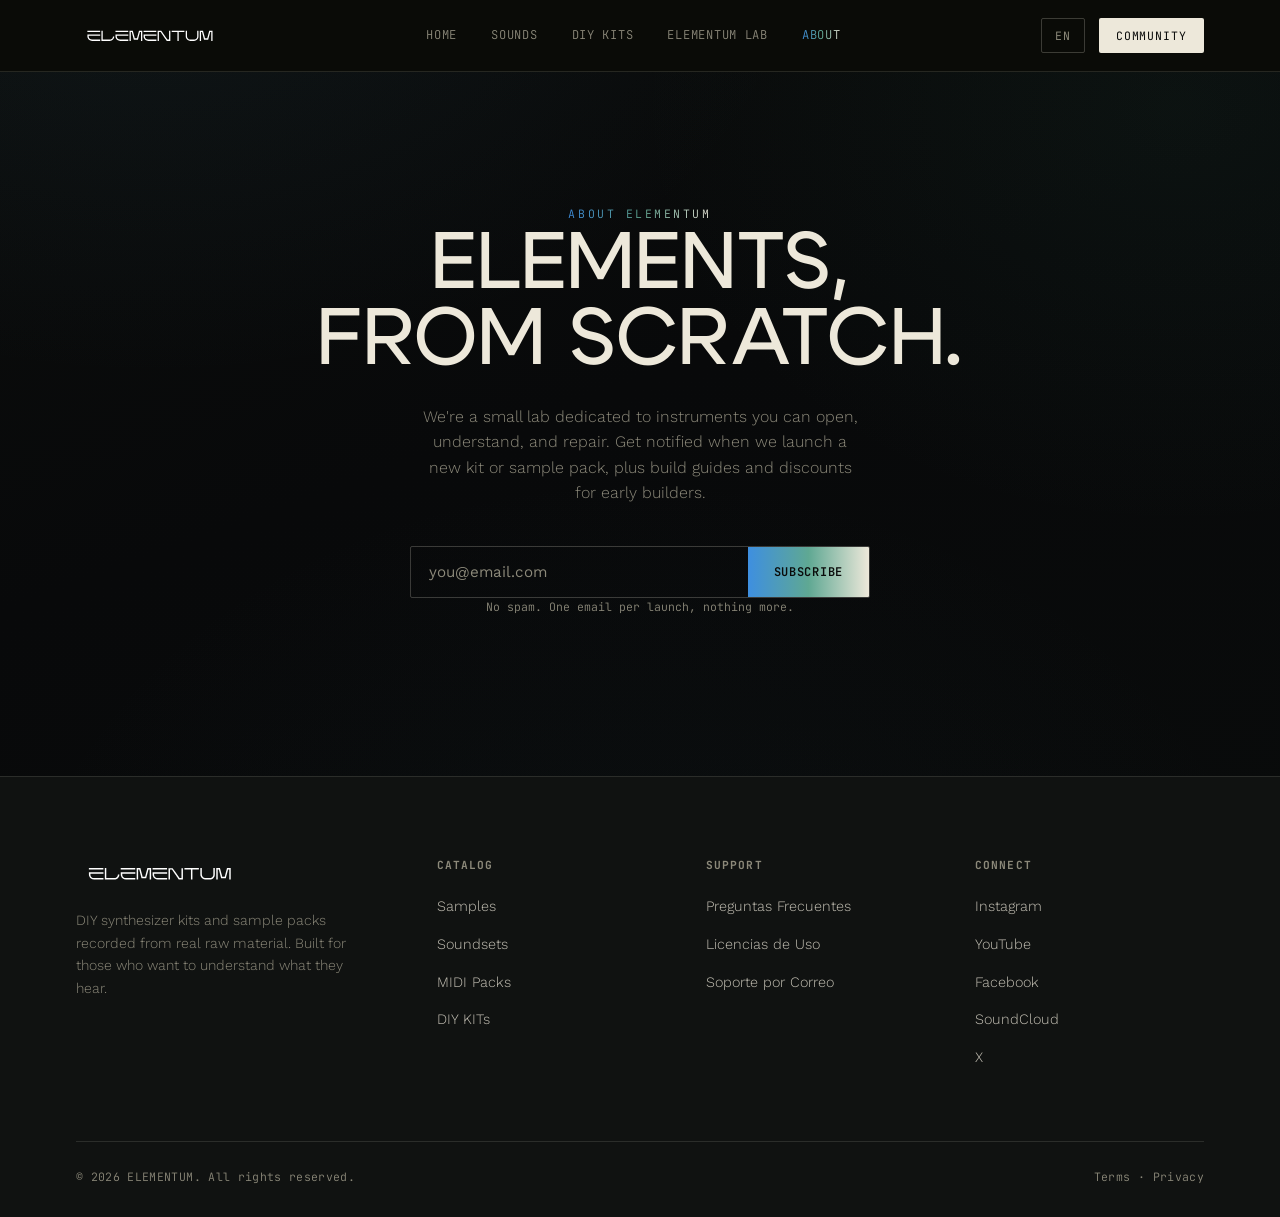
==== acerca.html @ 3c38adf0 "Replace logo text with SVG image in acerca.html" ====
<!DOCTYPE html>
<html lang="es">
<head>
<meta charset="UTF-8">
<meta name="viewport" content="width=device-width, initial-scale=1.0">
<title>ELEMENTUM — Acerca</title>
<meta name="description" content="ELEMENTUM fabrica kits DIY de sintetizadores,MIDI Controllers y sample packs, soundsets. Moldea tu propio sonido.">
<meta name="robots" content="index, follow">
<link rel="canonical" href="https://elementumaudio.com">
<link rel="preconnect" href="https://fonts.googleapis.com">
<link rel="preconnect" href="https://fonts.gstatic.com" crossorigin>
<link rel="icon" type="image/png" href="/assets/favicon.png">
<link href="https://fonts.googleapis.com/css2?family=Big+Shoulders+Display:wght@600;700;800;900&family=JetBrains+Mono:wght@400;500;600&family=Work+Sans:wght@300;400;500;600&display=swap" rel="stylesheet">
<link rel="stylesheet" href="style.css">
</head>
<body>

<header id="siteHeader" class="solid">
  <nav class="wrap">
    <a href="index.html#top" class="logo"><img src="assets/elementum-wordmark.svg" alt="ELEMENTUM" class="logo-svg"></a>
    <ul class="navlinks navlinks-mobile-hide" id="navLinksMobile">
      <li><a href="index.html" data-i18n="nav.home">Inicio</a></li>
      <li><a href="samples.html" data-i18n="nav.samples">Sounds</a></li>
      <li class="nav-diy" tabindex="0">
        <span data-i18n="nav.diy">DIY KITs</span>
        <span class="diy-tooltip" data-i18n="nav.coming_soon">Coming Soon</span>
      </li>
      <li><a href="soundsets.html" data-i18n="nav.soundsets">Elementum Lab</a></li>
      <li class="current"><a href="acerca.html" data-i18n="nav.about">Acerca</a></li>
    </ul>
    <div class="nav-right">
      <div class="lang-switch">
        <button class="lang-btn" id="langBtn" aria-haspopup="true" aria-expanded="false">ES</button>
        <div class="lang-menu" id="langMenu">
          <button data-lang="es">Español</button>
          <button data-lang="en">English</button>
          <button data-lang="fr">Français</button>
          <button data-lang="de">Deutsch</button>
          <button data-lang="ja">日本語</button>
        </div>
      </div>
      <div class="community-switch">
        <button class="navcta" id="communityBtn" aria-haspopup="true" aria-expanded="false" data-i18n="nav.community">Community</button>
        <div class="community-menu" id="communityMenu">
          <a href="https://instagram.com" target="_blank" rel="noopener">Instagram</a>
          <a href="https://soundcloud.com" target="_blank" rel="noopener">SoundCloud</a>
          <a href="https://youtube.com" target="_blank" rel="noopener">YouTube</a>
          <a href="https://facebook.com" target="_blank" rel="noopener">Facebook</a>
          <a href="https://x.com" target="_blank" rel="noopener">X</a>
        </div>
      </div>
      <button class="nav-toggle" id="navToggle" aria-label="Abrir menú" aria-expanded="false" aria-controls="navLinksMobile">
        <span></span><span></span><span></span>
      </button>
    </div>
  </nav>
</header>

<main>

  <!-- ACERCA / NEWSLETTER -->
  <section class="cta-section" id="acerca" style="padding-top:200px;">
    <div class="wrap">
      <div class="eyebrow" style="justify-content:center; display:inline-flex;" data-i18n="acerca.eyebrow">Acerca de ELEMENTUM</div>
      <h2><span data-i18n="acerca.title_line1">Elementos,</span><br><span data-i18n="acerca.title_line2">desde cero.</span></h2>
      <p data-i18n="acerca.desc">Somos un pequeño laboratorio dedicado a instrumentos que se pueden abrir, entender y reparar. Recibe aviso cuando lancemos un kit o sample pack nuevo, además de guías de construcción y descuentos para early builders.</p>
      <form class="signup-form" id="signupForm">
        <input type="email" required placeholder="tu@email.com" data-i18n-placeholder="acerca.email_placeholder" aria-label="Correo electrónico">
        <button type="submit" data-i18n="acerca.submit">Suscribirme</button>
      </form>
      <p class="form-note" id="formNote" data-i18n="acerca.note">Sin spam. Un correo por lanzamiento, nada más.</p>
    </div>
  </section>

</main>

<footer>
  <div class="wrap">
    <div class="footer-grid">
      <div class="footer-brand">
        <a href="index.html#top" class="logo"><img src="assets/elementum-wordmark.svg" alt="ELEMENTUM" class="logo-svg"></a>
        <p data-i18n="footer.brand_desc">Kits DIY de sintetizadores y sample packs grabados desde materia prima real. Construido para quien quiere entender lo que suena.</p>
      </div>
      <div class="footer-col">
        <h4 data-i18n="footer.col_catalog">Catálogo</h4>
        <ul>
          <li><a href="samples.html" data-i18n="footer.catalog_samples">Samples</a></li>
          <li><a href="soundsets.html" data-i18n="footer.catalog_soundsets">Soundsets</a></li>
          <li><a href="samples.html" data-i18n="footer.catalog_midi">MIDI Packs</a></li>
          <li class="footer-diy" tabindex="0">
            <span data-i18n="nav.diy">DIY KITs</span>
            <span class="diy-tooltip diy-tooltip-up" data-i18n="nav.coming_soon">¡Coming Soon!</span>
          </li>
        </ul>
      </div>
      <div class="footer-col">
        <h4 data-i18n="footer.col_support">Soporte</h4>
        <ul>
          <li><a href="#" data-i18n="footer.support_faq">Preguntas Frecuentes</a></li>
          <li><a href="#" data-i18n="footer.support_licensing">Licencias de Uso</a></li>
          <li><a href="acerca.html" data-i18n="footer.support_contact">Soporte por Correo</a></li>
        </ul>
      </div>
      <div class="footer-col">
        <h4 data-i18n="footer.col_connect">Community</h4>
        <ul>
          <li><a href="https://instagram.com" target="_blank" rel="noopener" data-i18n="footer.connect_instagram">Instagram</a></li>
          <li><a href="https://youtube.com" target="_blank" rel="noopener" data-i18n="footer.connect_youtube">YouTube</a></li>
          <li><a href="https://facebook.com" target="_blank" rel="noopener" data-i18n="footer.connect_facebook">Facebook</a></li>
          <li><a href="https://soundcloud.com" target="_blank" rel="noopener" data-i18n="footer.connect_soundcloud">SoundCloud</a></li>
          <li><a href="https://x.com" target="_blank" rel="noopener" data-i18n="footer.connect_x">X</a></li>
        </ul>
      </div>
    </div>
    <div class="footer-bottom">
      <span data-i18n="footer.copyright">© 2026 ELEMENTUM. Todos los derechos reservados.</span>
      <span><a href="#" data-i18n="footer.terms">Términos</a> · <a href="#" data-i18n="footer.privacy">Privacidad</a></span>
    </div>
  </div>
</footer>

<script src="script.js" defer></script>
<script src="i18n.js" defer></script>

</body>
</html>
---- style.css ----
@font-face{
    font-family:'Cygre';
    src:url('fonts/Cygre-Light.ttf') format('truetype');
    font-weight:300;
    font-style:normal;
    font-display:swap;
  }
  @font-face{
    font-family:'Cygre';
    src:url('fonts/Cygre-Regular.ttf') format('truetype');
    font-weight:400;
    font-style:normal;
    font-display:swap;
  }
  @font-face{
    font-family:'Cygre';
    src:url('fonts/Cygre-Medium.ttf') format('truetype');
    font-weight:500;
    font-style:normal;
    font-display:swap;
  }
  @font-face{
    font-family:'Cygre';
    src:url('fonts/Cygre-Medium.ttf') format('truetype');
    font-weight:600 900;
    font-style:normal;
    font-display:swap;
  }

  :root{
    --bg:#0A0B0A;
    --bg-panel:#101211;
    --bg-panel-2:#151815;
    --copper:#C97A4A;
    --copper-bright:#E4966A;
    --verdigris:#5FA893;
    --paper:#EDE8DA;
    --stone:#8C897A;
    --line: rgba(237,232,218,0.12);
    --line-strong: rgba(237,232,218,0.22);
    --display: 'Cygre', 'Big Shoulders Display', sans-serif;
    --mono: 'JetBrains Mono', monospace;
    --body: 'Work Sans', sans-serif;
  }

  *{box-sizing:border-box; margin:0; padding:0;}
  html{scroll-behavior:smooth;}
  body{
    background-color:var(--bg);
    background-image:
      radial-gradient(ellipse 1100px 750px at 12% -8%, rgba(63,120,150,0.09), transparent 60%),
      radial-gradient(ellipse 900px 700px at 92% 12%, rgba(60,140,110,0.07), transparent 60%),
      radial-gradient(ellipse 1000px 800px at 50% 110%, rgba(50,90,110,0.06), transparent 65%),
      linear-gradient(160deg, #0B0D0C 0%, #08090A 45%, #090B0B 100%);
    background-attachment:fixed;
    color:var(--paper);
    font-family:var(--body);
    font-weight:300;
    line-height:1.6;
    overflow-x:hidden;
  }
  ::selection{ background:var(--verdigris); color:var(--bg); }

  a{color:inherit; text-decoration:none;}
  ul{list-style:none;}
  img,svg{display:block; max-width:100%;}
  button{ font-family:inherit; background:none; border:none; padding:0; margin:0; cursor:pointer; color:inherit; }

  .eyebrow{
    font-family:var(--mono);
    font-size:0.72rem;
    letter-spacing:0.22em;
    text-transform:uppercase;
    background-image:linear-gradient(90deg, #3E8FE0, var(--verdigris), var(--paper));
    -webkit-background-clip:text; background-clip:text;
    color:transparent; -webkit-text-fill-color:transparent;
  }

  h1,h2,h3{
    font-family:var(--display);
    font-weight:800;
    text-transform:uppercase;
    letter-spacing:0.01em;
    line-height:0.95;
  }

  .wrap{
    max-width:1240px;
    margin:0 auto;
    padding:0 clamp(20px,5vw,56px);
  }

  /* ---------- NAV ---------- */
  header{
    position:fixed; top:0; left:0; right:0; z-index:100;
    padding:18px 0;
    transition:background .35s ease, border-color .35s ease, padding .35s ease;
    background:#0A0B07;
    border-bottom:1px solid var(--line);
  }
  header.solid{
    background:#0A0B07;
    backdrop-filter: blur(10px);
    border-bottom:1px solid var(--line-strong);
    padding:12px 0;
  }
  nav.wrap{
    display:flex; align-items:center; justify-content:space-between;
  }
  .logo{
    font-family:var(--display);
    font-weight:900;
    font-size:1.5rem;
    letter-spacing:0.03em;
    display:flex; align-items:center; gap:10px;
  }
  .logo-svg{
    height:30px; width:auto; display:block;
    transition:opacity .2s ease;
  }
  .logo:hover .logo-svg{ opacity:0.8; }
  .footer-brand .logo-svg{ height:34px; }
  .logo .mark{
    width:26px; height:26px;
    border:1.5px solid var(--verdigris);
    border-radius:3px;
    display:flex; align-items:center; justify-content:center;
    font-family:var(--mono); font-size:0.65rem; color:var(--verdigris);
    font-weight:600;
  }
  .navlinks{
    display:flex; gap:clamp(16px,3vw,34px);
    font-family:var(--mono);
    font-size:0.76rem;
    letter-spacing:0.06em;
    text-transform:uppercase;
  }
  .navlinks a{
    position:relative; color:var(--stone);
    transition:color .25s ease;
    padding-bottom:3px;
  }
  .navlinks a:hover{
    background-image:linear-gradient(90deg, #3E8FE0, var(--verdigris), var(--paper));
    -webkit-background-clip:text; background-clip:text;
    color:transparent; -webkit-text-fill-color:transparent;
  }
  .navlinks a::after{
    content:''; position:absolute; left:0; bottom:0; width:0; height:1px;
    background:linear-gradient(90deg, #3E8FE0, var(--verdigris), var(--paper));
    transition:width .25s ease;
  }
  .navlinks a:hover::after{ width:100%; }
  .navlinks li.current a{
    background-image:linear-gradient(90deg, #3E8FE0, var(--verdigris), var(--paper));
    -webkit-background-clip:text; background-clip:text;
    color:transparent; -webkit-text-fill-color:transparent;
  }
  .navcta{
    font-family:var(--mono); font-size:0.72rem; letter-spacing:0.08em;
    text-transform:uppercase;
    background:var(--paper); color:var(--bg);
    border:1px solid var(--line-strong); padding:9px 16px; border-radius:2px;
    cursor:pointer;
    transition:background .25s ease, color .25s ease, border-color .25s ease;
  }
  .navcta:hover{
    background:linear-gradient(90deg, #3E8FE0, var(--verdigris), var(--paper));
    border-color:transparent; color:var(--paper);
  }
  .navlinks-mobile-hide{display:flex;}

  /* Hamburger toggle (hidden on desktop) */
  .nav-toggle{
    display:none;
    flex-direction:column; align-items:center; justify-content:center;
    gap:5px;
    width:36px; height:36px;
    background:transparent; border:1px solid var(--line-strong); border-radius:2px;
    padding:0; cursor:pointer; flex-shrink:0;
  }
  .nav-toggle span{
    width:16px; height:1.5px; background:var(--paper);
    transition:transform .25s ease, opacity .2s ease;
  }
  .nav-toggle.open span:nth-child(1){ transform:translateY(6.5px) rotate(45deg); }
  .nav-toggle.open span:nth-child(2){ opacity:0; }
  .nav-toggle.open span:nth-child(3){ transform:translateY(-6.5px) rotate(-45deg); }

  @media (max-width:760px){
    .nav-toggle{ display:flex; }

    /* The main nav links become a full-width dropdown panel under the header */
    .navlinks-mobile-hide{
      display:flex; flex-direction:column; gap:0;
      position:absolute; top:100%; left:0; right:0;
      background:#0A0B07; border-bottom:1px solid var(--line-strong);
      max-height:0; overflow:hidden;
      opacity:0; visibility:hidden;
      transition:max-height .3s ease, opacity .2s ease, visibility .2s ease;
    }
    .navlinks-mobile-hide.open{
      max-height:400px; opacity:1; visibility:visible;
      overflow:auto;
    }
    .navlinks-mobile-hide li{
      width:100%; padding:16px clamp(20px,5vw,56px);
      border-top:1px solid var(--line);
      font-size:0.9rem;
    }
    .navlinks-mobile-hide li:first-child{ border-top:none; }
    .navlinks-mobile-hide a{ display:block; }
    .navlinks-mobile-hide .diy-tooltip{ position:static; transform:none; opacity:1; background:none; color:var(--stone); padding:6px 0 0; font-size:0.65rem; }
    .navlinks-mobile-hide .diy-tooltip::before{ display:none; }
  }

  /* DIY KITs — hover freeze + "Coming Soon" tooltip (shared by nav and footer) */
  .nav-diy{
    position:relative;
    color:var(--stone);
    cursor:not-allowed;
    user-select:none;
  }
  .diy-tooltip{
    position:absolute; left:50%; top:calc(100% + 14px); transform:translateX(-50%) translateY(-4px);
    background:var(--copper); color:var(--bg);
    font-family:var(--mono); font-size:0.68rem; letter-spacing:0.05em; text-transform:uppercase;
    padding:7px 14px; border-radius:2px; white-space:nowrap;
    opacity:0; pointer-events:none;
    transition:opacity .2s ease, transform .2s ease;
    font-weight:600;
    z-index:20;
  }
  .diy-tooltip::before{
    content:''; position:absolute; bottom:100%; left:50%; transform:translateX(-50%);
    border:5px solid transparent; border-bottom-color:var(--copper);
  }
  .nav-diy:hover .diy-tooltip, .nav-diy:focus-visible .diy-tooltip{
    opacity:1; transform:translateX(-50%) translateY(0);
  }

  /* Footer variant of the "coming soon" DIY tooltip (opens upward) */
  .footer-diy{
    position:relative; display:inline-flex; align-items:center;
    font-size:0.9rem; color:var(--paper); opacity:0.82;
    cursor:not-allowed; user-select:none; margin-bottom:12px;
  }
  .diy-tooltip-up{
    top:auto; bottom:calc(100% + 12px);
  }
  .diy-tooltip-up::before{
    bottom:auto; top:100%;
    border-bottom-color:transparent; border-top-color:var(--copper);
  }
  .footer-diy:hover .diy-tooltip, .footer-diy:focus-visible .diy-tooltip{
    opacity:1; transform:translateX(-50%) translateY(0);
  }

  /* Nav right cluster: language switcher + community button */
  .nav-right{ display:flex; align-items:center; gap:14px; }

  .lang-switch, .community-switch{ position:relative; }
  .lang-btn{
    font-family:var(--mono); font-size:0.72rem; letter-spacing:0.08em;
    color:var(--stone); background:transparent; border:1px solid var(--line-strong);
    padding:9px 13px; border-radius:2px; cursor:pointer; transition:all .2s ease;
  }
  .lang-btn:hover{ color:var(--paper); border-color:var(--paper); }

  .lang-menu, .community-menu{
    position:absolute; top:calc(100% + 10px); right:0;
    background:#0A0B07; border:1px solid var(--line-strong); border-radius:3px;
    min-width:150px; padding:6px;
    opacity:0; visibility:hidden; transform:translateY(-6px);
    transition:opacity .18s ease, transform .18s ease, visibility .18s ease;
    z-index:200;
  }
  .lang-menu.open, .community-menu.open{
    opacity:1; visibility:visible; transform:translateY(0);
  }
  .lang-menu button, .community-menu a{
    display:block; width:100%; text-align:left;
    background:transparent; border:none; color:var(--stone);
    font-family:var(--mono); font-size:0.76rem; letter-spacing:0.04em;
    padding:9px 12px; border-radius:2px; cursor:pointer;
    transition:background .15s ease, color .15s ease;
  }
  .lang-menu button:hover, .community-menu a:hover{ background:var(--bg-panel-2); color:var(--paper); }
  .lang-menu button.active{
    background-image:linear-gradient(90deg, #3E8FE0, var(--verdigris), var(--paper));
    -webkit-background-clip:text; background-clip:text;
    color:transparent; -webkit-text-fill-color:transparent;
  }

  @media (max-width:760px){
    .nav-right{ gap:8px; }
  }

  /* ---------- HERO ---------- */
  .hero{
    position:relative;
    display:flex; flex-direction:column; justify-content:center;
    padding-top:0; padding-bottom:130px;
    overflow:hidden;
  }
  @media (max-width:760px){ .hero{ padding-top:0; padding-bottom:100px; } }
  .hero-bg{
    position:absolute; inset:0; z-index:0;
    opacity:0.55;
  }
  .hero-bg svg{ width:100%; height:100%; }
  .orbit-field{
    position:absolute; top:50%; right:-6%; transform:translateY(-50%);
    width:min(46vw,560px); height:min(46vw,560px);
    z-index:0; opacity:0.9;
  }
  @media (max-width:900px){ .orbit-field{ opacity:0.35; right:-20%; } }

  .hero-content{ position:relative; z-index:2; }
  .eyebrow{ display:flex; align-items:center; gap:12px;}
  .eyebrow .dot{ width:6px; height:6px; background:var(--verdigris); border-radius:50%; display:inline-block; animation:pulse 2.4s ease-in-out infinite;}
  @keyframes pulse{ 0%,100%{opacity:1;} 50%{opacity:0.25;} }

  h1{
    font-size:clamp(3.4rem, 11vw, 9rem);
    color:var(--paper);
    max-width:14ch;
  }
  h1 span{
    background-image:linear-gradient(90deg, #3E8FE0, var(--verdigris), var(--paper));
    -webkit-background-clip:text; background-clip:text;
    color:transparent; -webkit-text-fill-color:transparent;
  }
  .hero-sub{
    margin-top:26px;
    max-width:46ch;
    font-size:clamp(1rem,1.6vw,1.2rem);
    color:var(--stone);
    font-weight:300;
  }
  .hero-actions{
    margin-top:44px;
    display:flex; gap:16px; flex-wrap:wrap;
  }
  .btn{
    font-family:var(--mono); font-size:0.78rem; letter-spacing:0.08em; text-transform:uppercase;
    padding:15px 28px; border-radius:2px;
    display:inline-flex; align-items:center; gap:10px;
    transition:all .25s ease;
    border:1px solid transparent;
  }
  .btn-primary{ background:linear-gradient(90deg, #3E8FE0, var(--verdigris), var(--paper)); color:var(--bg); font-weight:600;}
  .btn-primary:hover{ filter:brightness(1.1); transform:translateY(-2px); }
  .btn-ghost{ border-color:var(--line-strong); color:var(--paper); }
  .btn-ghost:hover{ border-color:var(--verdigris); color:var(--verdigris); transform:translateY(-2px);}

  .hero-scroll{
    position:absolute; bottom:4px; left:50%; transform:translateX(-50%);
    z-index:2; display:flex; flex-direction:column; align-items:center; gap:10px;
    font-family:var(--mono); font-size:0.78rem; letter-spacing:0.2em; color:var(--stone);
    text-transform:uppercase;
    cursor:pointer; transition:opacity .25s ease;
  }
  .hero-scroll:hover{ opacity:0.8; }
  .hero-scroll span:first-child{
    background-image:linear-gradient(90deg, #3E8FE0, var(--verdigris), var(--paper));
    -webkit-background-clip:text; background-clip:text;
    color:transparent; -webkit-text-fill-color:transparent;
  }
  .hero-scroll .line{ width:1px; height:40px; background:linear-gradient(180deg, #3E8FE0, var(--verdigris), var(--paper), transparent); animation:scrolldown 1.8s ease-in-out infinite; }
  @keyframes scrolldown{ 0%{transform:scaleY(0); transform-origin:top;} 50%{transform:scaleY(1); transform-origin:top;} 51%{transform-origin:bottom;} 100%{transform:scaleY(0); transform-origin:bottom;} }

  /* ---------- HERO SLIDER ---------- */
  .hero-slider{
    position:relative;
    z-index:2;
    width:100%;
    aspect-ratio: 2 / 1;
    max-height:800px;
  }
  @media (max-width:760px){ .hero-slider{ aspect-ratio:auto; min-height:74vh; } }

  .hero-slide{
    position:absolute; inset:0;
    display:flex; align-items:center; justify-content:center;
    opacity:0; pointer-events:none;
    transition:opacity 1s ease;
  }
  .hero-slide.active{ opacity:1; pointer-events:auto; }
  .hero-slide .hero-content{ position:relative; }

  .hero-slide-image{ overflow:hidden; border-radius:4px; }
  .hero-slide-image img{
    position:absolute; inset:0; width:100%; height:100%; object-fit:cover; display:block;
  }
  .hero-slide-caption{
    position:absolute; left:0; right:0; bottom:0; z-index:2;
    padding:34px clamp(20px,5vw,56px) 30px;
    background:linear-gradient(to top, rgba(0,0,0,0.86), transparent);
  }
  .hero-slide-caption .eyebrow{ margin-bottom:10px; }
  .hero-slide-caption h3{
    font-family:var(--display); font-weight:800; text-transform:uppercase;
    font-size:clamp(1.6rem,4vw,2.6rem); color:var(--paper); line-height:1;
  }

  .hero-slide-logo{
    display:flex; flex-direction:column; align-items:center; gap:16px; text-align:center;
  }
  .hero-slide-mark{
    width:88px; height:88px; border:2px solid var(--verdigris); border-radius:10px;
    display:flex; align-items:center; justify-content:center;
    font-family:var(--display); font-weight:900; font-size:2.1rem; color:var(--verdigris);
  }
  .hero-slide-word{
    font-family:var(--display); font-weight:800; text-transform:uppercase; letter-spacing:0.06em;
    font-size:clamp(1.5rem,4vw,2.4rem); color:var(--paper);
  }
  .hero-slide-soon{
    font-family:var(--mono); font-size:0.7rem; letter-spacing:0.16em; text-transform:uppercase; color:var(--verdigris);
  }

  .hero-dots{
    position:absolute; bottom:26px; left:50%; transform:translateX(-50%); z-index:3;
    display:flex; gap:10px;
  }
  .hero-dot{
    width:7px; height:7px; border-radius:50%; background:var(--line-strong); border:none; padding:0;
    cursor:pointer; transition:background .25s ease, transform .25s ease;
  }
  .hero-dot.active{
    background:linear-gradient(135deg, #3E8FE0, var(--verdigris), var(--paper));
    transform:scale(1.35);
  }
  @media (max-width:760px){ .hero-dots{ bottom:20px; } }
  section{ position:relative; padding:120px 0; }
  .section-head{
    display:flex; justify-content:space-between; align-items:flex-end;
    gap:30px; margin-bottom:60px; flex-wrap:wrap;
    border-bottom:1px solid var(--line); padding-bottom:34px;
  }
  .section-head h2{ font-size:clamp(2.2rem,5vw,3.6rem); color:var(--paper); }
  .section-head .desc{ max-width:38ch; color:var(--stone); font-size:0.95rem; }

  /* ---------- TABLE / FILTER ---------- */
  .filters{ display:flex; gap:10px; margin-top:26px; flex-wrap:wrap; }
  .filter-btn{
    font-family:var(--mono); font-size:0.72rem; letter-spacing:0.06em; text-transform:uppercase;
    padding:9px 18px; border:1px solid var(--line-strong); border-radius:2px; color:var(--stone);
    transition:all .2s ease; cursor:pointer; background:transparent;
  }
  .filter-btn:hover{ color:var(--paper); border-color:var(--paper); }
  .filter-btn.active{ background:linear-gradient(90deg, #3E8FE0, var(--verdigris), var(--paper)); border-color:transparent; color:var(--bg); font-weight:600;}

  .periodic-grid{
    display:grid;
    grid-template-columns:repeat(4, 1fr);
    gap:2px;
    background:var(--line);
    border:1px solid var(--line);
  }
  @media (max-width:900px){ .periodic-grid{ grid-template-columns:repeat(2,1fr); } }
  @media (max-width:520px){ .periodic-grid{ grid-template-columns:1fr; } }

  .tile{
    background:var(--bg-panel);
    padding:22px 18px 20px;
    aspect-ratio:1/1.05;
    display:flex; flex-direction:column;
    position:relative;
    cursor:default;
    transition:background .3s ease, transform .3s ease;
  }
  @media (max-width:520px){ .tile{ aspect-ratio:auto; padding:26px 20px; } }
  .tile:hover{ background:var(--bg-panel-2); }
  .tile.hidden{ display:none; }
  .tile-top{ display:flex; justify-content:space-between; align-items:flex-start; font-family:var(--mono); }
  .tile-num{ font-size:0.78rem; color:var(--stone); }
  .tile-cat{ font-size:0.62rem; color:var(--verdigris); text-transform:uppercase; letter-spacing:0.08em; text-align:right; }
  .tile-symbol{
    font-family:var(--display); font-weight:900; font-size:clamp(2.6rem,5vw,3.6rem);
    color:var(--paper); margin-top:auto; line-height:1;
    transition:color .3s ease;
  }
  .tile:hover .tile-symbol{
    background-image:linear-gradient(90deg, #3E8FE0, var(--verdigris), var(--paper));
    -webkit-background-clip:text; background-clip:text;
    color:transparent; -webkit-text-fill-color:transparent;
  }
  .tile-name{ font-family:var(--mono); font-size:0.85rem; letter-spacing:0.04em; margin-top:10px; color:var(--paper); text-transform:uppercase;}
  .tile-desc{ font-size:0.82rem; color:var(--stone); margin-top:8px; line-height:1.5; }
  .tile-price{ margin-top:14px; font-family:var(--mono); font-size:0.78rem; color:var(--stone); border-top:1px solid var(--line); padding-top:12px; display:flex; justify-content:space-between;}
  .tile-price b{ color:var(--paper); font-weight:500; }

  /* ---------- PRODUCT CARDS (Gumroad links) ---------- */
  .products-grid{
    display:grid;
    grid-template-columns:repeat(4, 1fr);
    gap:22px;
    margin-top:60px;
  }
  @media (max-width:900px){ .products-grid{ grid-template-columns:repeat(2,1fr); } }
  @media (max-width:520px){ .products-grid{ grid-template-columns:1fr; } }

  .product-card{
    display:block;
    text-decoration:none;
    border:1px solid var(--line);
    border-radius:4px;
    overflow:hidden;
    background:var(--bg-panel);
    transition:border-color .25s ease, transform .25s ease;
  }
  .product-card:hover{
    border-color:var(--verdigris);
    transform:translateY(-3px);
  }
  .product-card img{
    width:100%; aspect-ratio:1/1; object-fit:cover;
    display:block;
  }
  .product-card-info{
    display:flex; align-items:center; justify-content:space-between;
    gap:10px; padding:13px 16px;
    font-family:var(--mono);
  }
  .product-card-name{
    font-size:0.78rem; color:var(--paper); letter-spacing:0.02em;
    text-transform:uppercase; line-height:1.3;
  }
  .product-card-tag{
    flex-shrink:0;
    font-size:0.68rem; letter-spacing:0.05em; text-transform:uppercase;
    color:var(--bg); background:var(--verdigris);
    padding:6px 11px; border-radius:2px; font-weight:600;
    white-space:nowrap;
  }
  .products-note{
    margin-top:22px; font-family:var(--mono); font-size:0.72rem; color:var(--stone);
  }

  /* ---------- PRODUCT TEASER (homepage, hover-only tag) ---------- */
  .products-teaser-grid{
    display:grid;
    grid-template-columns:repeat(4, 1fr);
    gap:22px;
    margin-top:50px;
  }
  @media (max-width:900px){ .products-teaser-grid{ grid-template-columns:repeat(2,1fr); } }
  @media (max-width:520px){ .products-teaser-grid{ grid-template-columns:1fr; } }

  .product-teaser{
    position:relative;
    display:block;
    overflow:hidden;
    border-radius:4px;
    border:1px solid var(--line);
    transition:border-color .25s ease;
  }
  .product-teaser:hover{ border-color:var(--verdigris); }
  .product-teaser img{
    width:100%; aspect-ratio:1/1; object-fit:cover; display:block;
    transition:transform .45s ease;
  }
  .product-teaser:hover img{ transform:scale(1.045); }
  .product-teaser-tag{
    position:absolute; left:0; right:0; bottom:0;
    padding:16px 14px 12px;
    font-family:var(--mono); font-size:0.72rem; letter-spacing:0.03em; text-transform:uppercase;
    color:var(--paper);
    background:linear-gradient(to top, rgba(0,0,0,0.88), transparent);
    opacity:0; transform:translateY(6px);
    transition:opacity .25s ease, transform .25s ease;
  }
  .product-teaser:hover .product-teaser-tag{ opacity:1; transform:translateY(0); }

  .view-more-wrap{ text-align:center; margin-top:46px; }
  .manifesto{ background:var(--bg-panel); }
  .principles{
    display:grid; grid-template-columns:repeat(2,1fr); gap:1px;
    background:var(--line); border:1px solid var(--line); margin-top:10px;
  }
  @media (max-width:760px){ .principles{ grid-template-columns:1fr; } }
  .principle{
    background:var(--bg-panel); padding:48px 40px;
  }
  .principle-badge{
    width:52px; height:52px; border:1.5px solid var(--verdigris); border-radius:4px;
    display:flex; align-items:center; justify-content:center; flex-direction:column;
    font-family:var(--mono); color:var(--verdigris); margin-bottom:26px; position:relative;
  }
  .principle-badge span.el{ font-size:1.1rem; font-weight:600; line-height:1;}
  .principle-badge span.num{ position:absolute; top:3px; left:5px; font-size:0.55rem; color:var(--verdigris); }
  .principle h3{ font-size:1.5rem; color:var(--paper); margin-bottom:12px; }
  .principle p{ color:var(--stone); font-size:0.95rem; max-width:44ch; }

  /* ---------- SCOPE / INTERACTIVE ---------- */
  .scope-section .wrap{ display:grid; grid-template-columns:0.9fr 1.1fr; gap:70px; align-items:center; }
  @media (max-width:900px){ .scope-section .wrap{ grid-template-columns:1fr; gap:50px; } }
  .scope-copy .eyebrow{ margin-bottom:20px; }
  .scope-copy h2{ font-size:clamp(2rem,4.4vw,3rem); color:var(--paper); margin-bottom:22px; }
  .scope-copy p{ color:var(--stone); max-width:46ch; margin-bottom:30px; }

  .wave-select{ display:flex; gap:10px; flex-wrap:wrap; }
  .wave-btn{
    font-family:var(--mono); font-size:0.75rem; letter-spacing:0.05em; text-transform:uppercase;
    padding:11px 18px; border:1px solid var(--line-strong); color:var(--stone); background:transparent;
    cursor:pointer; border-radius:2px; transition:all .2s ease;
  }
  .wave-btn:hover{ color:var(--paper); border-color:var(--paper); }
  .wave-btn.active{
    border-color:var(--verdigris);
    background-image:linear-gradient(90deg, #3E8FE0, var(--verdigris), var(--paper));
    -webkit-background-clip:text; background-clip:text;
    color:transparent; -webkit-text-fill-color:transparent;
  }

  .scope-panel{
    background:var(--bg-panel); border:1px solid var(--line);
    padding:26px; border-radius:4px;
  }
  .scope-panel-head{ display:flex; justify-content:space-between; align-items:center; margin-bottom:16px; font-family:var(--mono); font-size:0.7rem; color:var(--stone); letter-spacing:0.08em; text-transform:uppercase;}
  .scope-panel-head .led{ width:7px; height:7px; border-radius:50%; background:var(--verdigris); display:inline-block; margin-right:8px; box-shadow:0 0 8px var(--verdigris);}
  .onda-visual{
    margin-top:20px;
    width:100%;
  }
  .onda-visual svg{ width:100%; height:auto; display:block; }
  @media (max-width:760px){ .onda-visual svg{ height:260px; } }
  .scope-controls{ display:flex; gap:22px; margin-top:20px; flex-wrap:wrap; }
  .knob-group{ display:flex; flex-direction:column; align-items:center; gap:8px; }
  .knob{
    width:50px; height:50px; border-radius:50%;
    border:1px solid var(--line-strong);
    background:radial-gradient(circle at 35% 30%, #2A2C21, #16170F);
    position:relative; cursor:grab;
  }
  .knob::after{
    content:''; position:absolute; top:6px; left:50%; width:2px; height:14px;
    background:var(--verdigris); transform-origin:bottom center; transform:translateX(-50%) rotate(var(--rot,0deg));
  }
  .knob-label{ font-family:var(--mono); font-size:0.62rem; color:var(--stone); text-transform:uppercase; letter-spacing:0.08em;}

  /* ---------- BUILD GUIDES / COMMUNITY STRIP ---------- */
  .strip{
    display:flex; align-items:center; gap:60px;
    padding:26px 0; overflow:hidden; border-top:1px solid var(--line); border-bottom:1px solid var(--line);
  }
  .strip-track{ display:flex; gap:60px; white-space:nowrap; animation:scrollx 26s linear infinite; }
  .strip-track span{ font-family:var(--mono); font-size:0.8rem; letter-spacing:0.12em; text-transform:uppercase; color:var(--stone); }
  .strip-track span b{
    background-image:linear-gradient(90deg, #3E8FE0, var(--verdigris), var(--paper));
    -webkit-background-clip:text; background-clip:text;
    color:transparent; -webkit-text-fill-color:transparent;
  }
  @keyframes scrollx{ from{transform:translateX(0);} to{transform:translateX(-50%);} }

  /* ---------- NEWSLETTER / CTA ---------- */
  .cta-section{ text-align:center; }
  .cta-section h2{ font-size:clamp(2.4rem,7vw,5rem); color:var(--paper); max-width:16ch; margin:0 auto 26px; }
  .cta-section p{ color:var(--stone); max-width:44ch; margin:0 auto 40px; }
  .signup-form{ display:flex; max-width:460px; margin:0 auto; border:1px solid var(--line-strong); border-radius:2px; overflow:hidden; }
  .signup-form input{
    flex:1; background:transparent; border:none; padding:16px 18px; color:var(--paper);
    font-family:var(--body); font-size:0.95rem; outline:none;
  }
  .signup-form input::placeholder{ color:var(--stone); }
  .signup-form button{
    background:linear-gradient(90deg, #3E8FE0, var(--verdigris), var(--paper)); color:var(--bg); border:none; padding:0 26px;
    font-family:var(--mono); font-size:0.75rem; letter-spacing:0.06em; text-transform:uppercase;
    cursor:pointer; font-weight:600; transition:background .2s ease;
  }
  .signup-form button:hover{ filter:brightness(1.1); }
  .form-note{ margin-top:16px; font-family:var(--mono); font-size:0.72rem; color:var(--stone); }

  /* ---------- FOOTER ---------- */
  footer{ background:var(--bg-panel); border-top:1px solid var(--line); padding:80px 0 30px; }
  .footer-grid{
    display:grid; grid-template-columns:1.4fr 1fr 1fr 1fr; gap:40px; padding-bottom:60px;
  }
  @media (max-width:760px){ .footer-grid{ grid-template-columns:1fr 1fr; } }
  .footer-brand .logo{ margin-bottom:18px; }
  .footer-brand p{ color:var(--stone); font-size:0.88rem; max-width:32ch; }
  .footer-col h4{
    font-family:var(--mono); font-size:0.7rem; letter-spacing:0.1em; text-transform:uppercase;
    color:var(--stone); margin-bottom:18px;
  }
  .footer-col ul li{ margin-bottom:12px; }
  .footer-col ul li a{ font-size:0.9rem; color:var(--paper); opacity:0.82; transition:opacity .2s ease, color .2s ease; }
  .footer-col ul li a:hover{
    opacity:1;
    background-image:linear-gradient(90deg, #3E8FE0, var(--verdigris), var(--paper));
    -webkit-background-clip:text; background-clip:text;
    color:transparent; -webkit-text-fill-color:transparent;
  }
  .footer-bottom{
    display:flex; justify-content:space-between; align-items:center; flex-wrap:wrap; gap:14px;
    padding-top:26px; border-top:1px solid var(--line);
    font-family:var(--mono); font-size:0.72rem; color:var(--stone); letter-spacing:0.03em;
  }
  .footer-bottom a{ color:var(--stone); }
  .footer-bottom a:hover{
    background-image:linear-gradient(90deg, #3E8FE0, var(--verdigris), var(--paper));
    -webkit-background-clip:text; background-clip:text;
    color:transparent; -webkit-text-fill-color:transparent;
  }

  /* focus visibility */
  a:focus-visible, button:focus-visible, input:focus-visible{
    outline:2px solid var(--verdigris); outline-offset:2px;
  }

  @media (prefers-reduced-motion: reduce){
    *{ animation:none !important; transition:none !important; }
  }

@keyframes spin{ to{ transform:rotate(360deg); } }
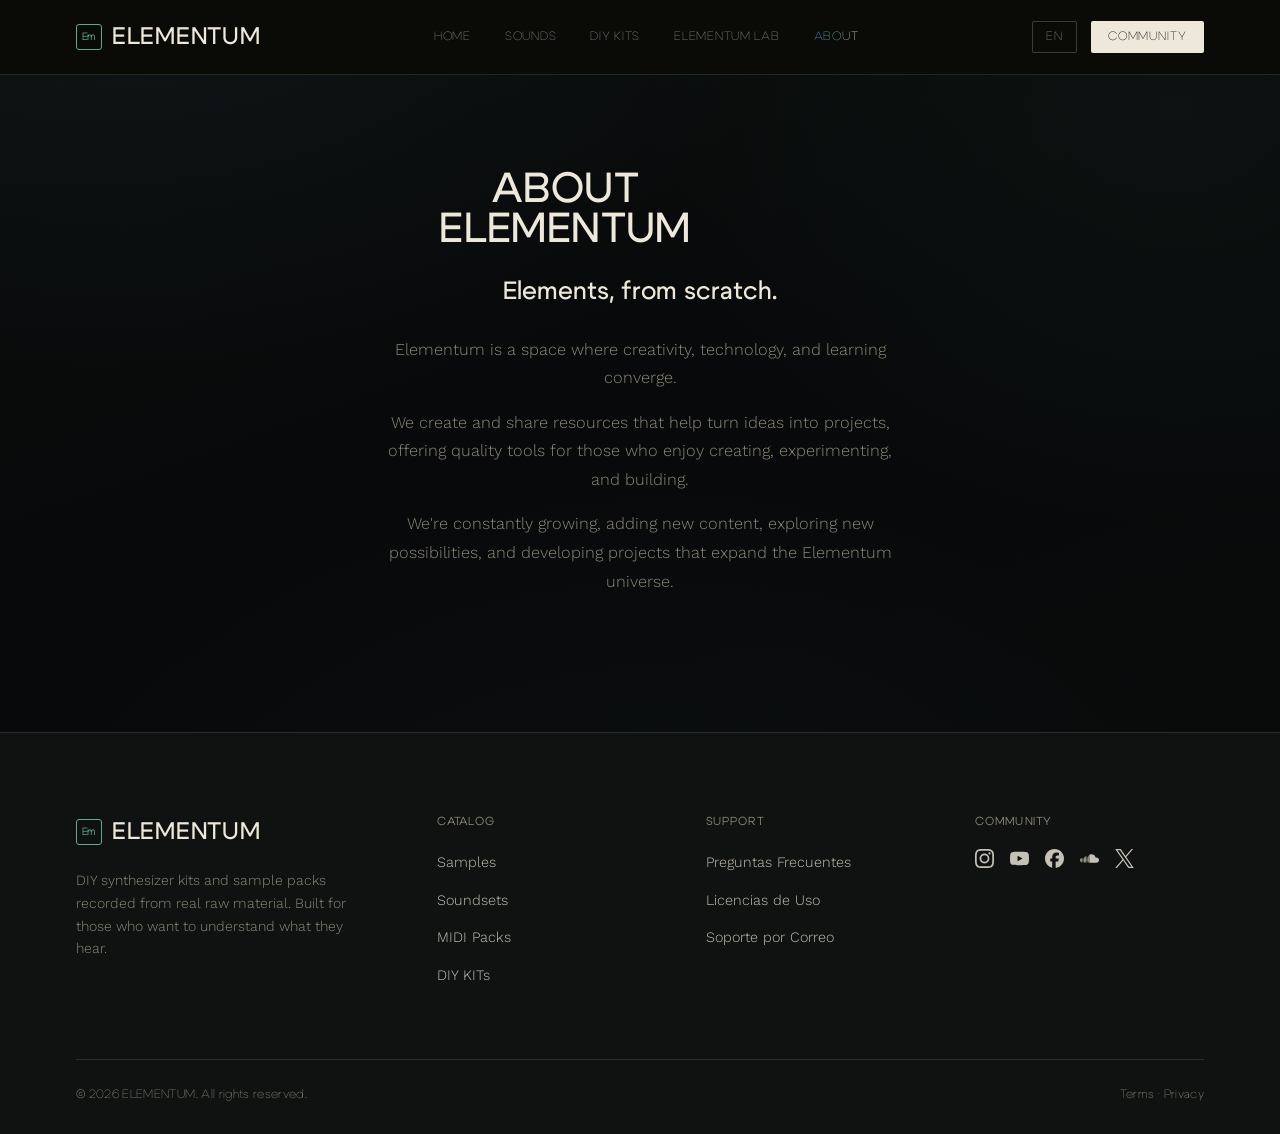
==== commit 6069b497: "Add files via upload" ====
--- a/acerca.html
+++ b/acerca.html
@@ -4,20 +4,27 @@
 <meta charset="UTF-8">
 <meta name="viewport" content="width=device-width, initial-scale=1.0">
 <title>ELEMENTUM — Acerca</title>
-<meta name="description" content="ELEMENTUM fabrica kits DIY de sintetizadores,MIDI Controllers y sample packs, soundsets. Moldea tu propio sonido.">
-<meta name="robots" content="index, follow">
-<link rel="canonical" href="https://elementumaudio.com">
+<meta name="description" content="Un pequeño laboratorio dedicado a instrumentos que puedes abrir, entender y reparar.">
 <link rel="preconnect" href="https://fonts.googleapis.com">
 <link rel="preconnect" href="https://fonts.gstatic.com" crossorigin>
-<link rel="icon" type="image/png" href="/assets/favicon.png">
-<link href="https://fonts.googleapis.com/css2?family=Big+Shoulders+Display:wght@600;700;800;900&family=JetBrains+Mono:wght@400;500;600&family=Work+Sans:wght@300;400;500;600&display=swap" rel="stylesheet">
+<link href="https://fonts.googleapis.com/css2?family=Big+Shoulders+Display:wght@600;700;800;900&family=Work+Sans:wght@300;400;500;600&display=swap" rel="stylesheet">
 <link rel="stylesheet" href="style.css">
 </head>
 <body>
+<svg width="0" height="0" style="position:absolute" aria-hidden="true">
+  <defs>
+    <linearGradient id="socialGrad" x1="0%" y1="0%" x2="100%" y2="100%">
+      <stop offset="0%" stop-color="#3E8FE0"/>
+      <stop offset="50%" stop-color="#5FA893"/>
+      <stop offset="100%" stop-color="#EDE8DA"/>
+    </linearGradient>
+  </defs>
+</svg>
+
 
 <header id="siteHeader" class="solid">
   <nav class="wrap">
-    <a href="index.html#top" class="logo"><img src="assets/elementum-wordmark.svg" alt="ELEMENTUM" class="logo-svg"></a>
+    <a href="index.html#top" class="logo"><span class="mark">Em</span>ELEMENTUM</a>
     <ul class="navlinks navlinks-mobile-hide" id="navLinksMobile">
       <li><a href="index.html" data-i18n="nav.home">Inicio</a></li>
       <li><a href="samples.html" data-i18n="nav.samples">Sounds</a></li>
@@ -58,17 +65,13 @@
 
 <main>
 
-  <!-- ACERCA / NEWSLETTER -->
-  <section class="cta-section" id="acerca" style="padding-top:200px;">
+  <section class="simple-page">
     <div class="wrap">
-      <div class="eyebrow" style="justify-content:center; display:inline-flex;" data-i18n="acerca.eyebrow">Acerca de ELEMENTUM</div>
-      <h2><span data-i18n="acerca.title_line1">Elementos,</span><br><span data-i18n="acerca.title_line2">desde cero.</span></h2>
-      <p data-i18n="acerca.desc">Somos un pequeño laboratorio dedicado a instrumentos que se pueden abrir, entender y reparar. Recibe aviso cuando lancemos un kit o sample pack nuevo, además de guías de construcción y descuentos para early builders.</p>
-      <form class="signup-form" id="signupForm">
-        <input type="email" required placeholder="tu@email.com" data-i18n-placeholder="acerca.email_placeholder" aria-label="Correo electrónico">
-        <button type="submit" data-i18n="acerca.submit">Suscribirme</button>
-      </form>
-      <p class="form-note" id="formNote" data-i18n="acerca.note">Sin spam. Un correo por lanzamiento, nada más.</p>
+      <h1 data-i18n="acerca.title">Acerca de Elementum</h1>
+      <p class="tagline" data-i18n="acerca.tagline">Elementos, desde cero.</p>
+      <p data-i18n="acerca.p1">Elementum es un espacio donde la creatividad, la tecnología y el aprendizaje convergen.</p>
+      <p data-i18n="acerca.p2">Creamos y compartimos recursos que ayudan a transformar ideas en proyectos, ofreciendo herramientas de calidad para quienes disfrutan crear, experimentar y construir.</p>
+      <p data-i18n="acerca.p3">Estamos creciendo constantemente, incorporando nuevos contenidos, explorando nuevas posibilidades y desarrollando proyectos que amplían el universo de Elementum.</p>
     </div>
   </section>
 
@@ -78,7 +81,7 @@
   <div class="wrap">
     <div class="footer-grid">
       <div class="footer-brand">
-        <a href="index.html#top" class="logo"><img src="assets/elementum-wordmark.svg" alt="ELEMENTUM" class="logo-svg"></a>
+        <a href="index.html#top" class="logo"><span class="mark">Em</span>ELEMENTUM</a>
         <p data-i18n="footer.brand_desc">Kits DIY de sintetizadores y sample packs grabados desde materia prima real. Construido para quien quiere entender lo que suena.</p>
       </div>
       <div class="footer-col">
@@ -103,12 +106,12 @@
       </div>
       <div class="footer-col">
         <h4 data-i18n="footer.col_connect">Community</h4>
-        <ul>
-          <li><a href="https://instagram.com" target="_blank" rel="noopener" data-i18n="footer.connect_instagram">Instagram</a></li>
-          <li><a href="https://youtube.com" target="_blank" rel="noopener" data-i18n="footer.connect_youtube">YouTube</a></li>
-          <li><a href="https://facebook.com" target="_blank" rel="noopener" data-i18n="footer.connect_facebook">Facebook</a></li>
-          <li><a href="https://soundcloud.com" target="_blank" rel="noopener" data-i18n="footer.connect_soundcloud">SoundCloud</a></li>
-          <li><a href="https://x.com" target="_blank" rel="noopener" data-i18n="footer.connect_x">X</a></li>
+        <ul class="social-icons">
+          <li><a href="https://instagram.com" target="_blank" rel="noopener" aria-label="Instagram"><svg viewBox="0 0 24 24"><path d="M7.0301.084c-1.2768.0602-2.1487.264-2.911.5634-.7888.3075-1.4575.72-2.1228 1.3877-.6652.6677-1.075 1.3368-1.3802 2.127-.2954.7638-.4956 1.6365-.552 2.914-.0564 1.2775-.0689 1.6882-.0626 4.947.0062 3.2586.0206 3.6671.0825 4.9473.061 1.2765.264 2.1482.5635 2.9107.308.7889.72 1.4573 1.388 2.1228.6679.6655 1.3365 1.0743 2.1285 1.38.7632.295 1.6361.4961 2.9134.552 1.2773.056 1.6884.069 4.9462.0627 3.2578-.0062 3.668-.0207 4.9478-.0814 1.28-.0607 2.147-.2652 2.9098-.5633.7889-.3086 1.4578-.72 2.1228-1.3881.665-.6682 1.0745-1.3378 1.3795-2.1284.2957-.7632.4966-1.636.552-2.9124.056-1.2809.0692-1.6898.063-4.948-.0063-3.2583-.021-3.6668-.0817-4.9465-.0607-1.2797-.264-2.1487-.5633-2.9117-.3084-.7889-.72-1.4568-1.3876-2.1228C21.2982 1.33 20.628.9208 19.8378.6165 19.074.321 18.2017.1197 16.9244.0645 15.6471.0093 15.236-.005 11.977.0014 8.718.0076 8.31.0215 7.0301.0839m.1402 21.6932c-1.17-.0509-1.8053-.2453-2.2287-.408-.5606-.216-.96-.4771-1.3819-.895-.422-.4178-.6811-.8186-.9-1.378-.1644-.4234-.3624-1.058-.4171-2.228-.0595-1.2645-.072-1.6442-.079-4.848-.007-3.2037.0053-3.583.0607-4.848.05-1.169.2456-1.805.408-2.2282.216-.5613.4762-.96.895-1.3816.4188-.4217.8184-.6814 1.3783-.9003.423-.1651 1.0575-.3614 2.227-.4171 1.2655-.06 1.6447-.072 4.848-.079 3.2033-.007 3.5835.005 4.8495.0608 1.169.0508 1.8053.2445 2.228.408.5608.216.96.4754 1.3816.895.4217.4194.6816.8176.9005 1.3787.1653.4217.3617 1.056.4169 2.2263.0602 1.2655.0739 1.645.0796 4.848.0058 3.203-.0055 3.5834-.061 4.848-.051 1.17-.245 1.8055-.408 2.2294-.216.5604-.4763.96-.8954 1.3814-.419.4215-.8181.6811-1.3783.9-.4224.1649-1.0577.3617-2.2262.4174-1.2656.0595-1.6448.072-4.8493.079-3.2045.007-3.5825-.006-4.848-.0608M16.953 5.5864A1.44 1.44 0 1 0 18.39 4.144a1.44 1.44 0 0 0-1.437 1.4424M5.8385 12.012c.0067 3.4032 2.7706 6.1557 6.173 6.1493 3.4026-.0065 6.157-2.7701 6.1506-6.1733-.0065-3.4032-2.771-6.1565-6.174-6.1498-3.403.0067-6.156 2.771-6.1496 6.1738M8 12.0077a4 4 0 1 1 4.008 3.9921A3.9996 3.9996 0 0 1 8 12.0077"/></svg></a></li>
+          <li><a href="https://youtube.com" target="_blank" rel="noopener" aria-label="YouTube"><svg viewBox="0 0 24 24"><path d="M23.498 6.186a3.016 3.016 0 0 0-2.122-2.136C19.505 3.545 12 3.545 12 3.545s-7.505 0-9.377.505A3.017 3.017 0 0 0 .502 6.186C0 8.07 0 12 0 12s0 3.93.502 5.814a3.016 3.016 0 0 0 2.122 2.136c1.871.505 9.376.505 9.376.505s7.505 0 9.377-.505a3.015 3.015 0 0 0 2.122-2.136C24 15.93 24 12 24 12s0-3.93-.502-5.814zM9.545 15.568V8.432L15.818 12l-6.273 3.568z"/></svg></a></li>
+          <li><a href="https://facebook.com" target="_blank" rel="noopener" aria-label="Facebook"><svg viewBox="0 0 24 24"><path d="M9.101 23.691v-7.98H6.627v-3.667h2.474v-1.58c0-4.085 1.848-5.978 5.858-5.978.401 0 .955.042 1.468.103a8.68 8.68 0 0 1 1.141.195v3.325a8.623 8.623 0 0 0-.653-.036 26.805 26.805 0 0 0-.733-.009c-.707 0-1.259.096-1.675.309a1.686 1.686 0 0 0-.679.622c-.258.42-.374.995-.374 1.752v1.297h3.919l-.386 2.103-.287 1.564h-3.246v8.245C19.396 23.238 24 18.179 24 12.044c0-6.627-5.373-12-12-12s-12 5.373-12 12c0 5.628 3.874 10.35 9.101 11.647Z"/></svg></a></li>
+          <li><a href="https://soundcloud.com" target="_blank" rel="noopener" aria-label="SoundCloud"><svg viewBox="0 0 24 24"><path d="M23.999 14.165c-.052 1.796-1.612 3.169-3.4 3.169h-8.18a.68.68 0 0 1-.675-.683V7.862a.747.747 0 0 1 .452-.724s.75-.513 2.333-.513a5.364 5.364 0 0 1 2.763.755 5.433 5.433 0 0 1 2.57 3.54c.282-.08.574-.121.868-.12.884 0 1.73.358 2.347.992s.948 1.49.922 2.373ZM10.721 8.421c.247 2.98.427 5.697 0 8.672a.264.264 0 0 1-.53 0c-.395-2.946-.22-5.718 0-8.672a.264.264 0 0 1 .53 0ZM9.072 9.448c.285 2.659.37 4.986-.006 7.655a.277.277 0 0 1-.55 0c-.331-2.63-.256-5.02 0-7.655a.277.277 0 0 1 .556 0Zm-1.663-.257c.27 2.726.39 5.171 0 7.904a.266.266 0 0 1-.532 0c-.38-2.69-.257-5.21 0-7.904a.266.266 0 0 1 .532 0Zm-1.647.77a26.108 26.108 0 0 1-.008 7.147.272.272 0 0 1-.542 0 27.955 27.955 0 0 1 0-7.147.275.275 0 0 1 .55 0Zm-1.67 1.769c.421 1.865.228 3.5-.029 5.388a.257.257 0 0 1-.514 0c-.21-1.858-.398-3.549 0-5.389a.272.272 0 0 1 .543 0Zm-1.655-.273c.388 1.897.26 3.508-.01 5.412-.026.28-.514.283-.54 0-.244-1.878-.347-3.54-.01-5.412a.283.283 0 0 1 .56 0Zm-1.668.911c.4 1.268.257 2.292-.026 3.572a.257.257 0 0 1-.514 0c-.241-1.262-.354-2.312-.023-3.572a.283.283 0 0 1 .563 0Z"/></svg></a></li>
+          <li><a href="https://x.com" target="_blank" rel="noopener" aria-label="X"><svg viewBox="0 0 24 24"><path d="M14.234 10.162 22.977 0h-2.072l-7.591 8.824L7.251 0H.258l9.168 13.343L.258 24H2.33l8.016-9.318L16.749 24h6.993zm-2.837 3.299-.929-1.329L3.076 1.56h3.182l5.965 8.532.929 1.329 7.754 11.09h-3.182z"/></svg></a></li>
         </ul>
       </div>
     </div>
--- a/style.css
+++ b/style.css
@@ -1,3 +1,10 @@
+  @font-face{
+    font-family:'Cygre Thin';
+    src:url('fonts/Cygre-Thin.ttf') format('truetype');
+    font-weight:100 400;
+    font-style:normal;
+    font-display:swap;
+  }
   @font-face{
     font-family:'Cygre';
     src:url('fonts/Cygre-Light.ttf') format('truetype');
@@ -39,7 +46,7 @@
     --line: rgba(237,232,218,0.12);
     --line-strong: rgba(237,232,218,0.22);
     --display: 'Cygre', 'Big Shoulders Display', sans-serif;
-    --mono: 'JetBrains Mono', monospace;
+    --mono: 'Cygre Thin', 'Cygre', sans-serif;
     --body: 'Work Sans', sans-serif;
   }
 
@@ -65,6 +72,7 @@
   ul{list-style:none;}
   img,svg{display:block; max-width:100%;}
   button{ font-family:inherit; background:none; border:none; padding:0; margin:0; cursor:pointer; color:inherit; }
+  .sr-only{ position:absolute; width:1px; height:1px; padding:0; margin:-1px; overflow:hidden; clip:rect(0,0,0,0); white-space:nowrap; border:0; }
 
   .eyebrow{
     font-family:var(--mono);
@@ -90,7 +98,33 @@
     padding:0 clamp(20px,5vw,56px);
   }
 
-  /* ---------- NAV ---------- */
+  /* ---------- SIMPLE CENTERED PAGES (Lab / Acerca) ---------- */
+  .simple-page{
+    min-height:78vh; display:flex; align-items:center; justify-content:center;
+    text-align:center; padding-top:170px; padding-bottom:120px;
+  }
+  .simple-page .wrap{ max-width:640px; }
+  .simple-page .lab-logo{ max-width:520px; width:80%; margin:0 auto 44px; }
+  .simple-page h1{
+    font-family:var(--display); font-size:clamp(1.8rem,4vw,2.6rem); margin-bottom:26px;
+  }
+  .simple-page .tagline{
+    font-family:var(--display); font-weight:600; text-transform:none;
+    font-size:clamp(1.2rem,2.2vw,1.55rem); color:var(--paper); margin-bottom:26px; line-height:1.4;
+  }
+  .simple-page p{
+    font-family:var(--body); font-size:1.02rem; color:var(--stone);
+    line-height:1.75; margin-bottom:16px;
+  }
+  .simple-page .final-line{
+    margin-top:30px; font-family:var(--mono); font-size:0.85rem; letter-spacing:0.1em; text-transform:uppercase;
+    background-image:linear-gradient(90deg, #3E8FE0, var(--verdigris), var(--paper));
+    -webkit-background-clip:text; background-clip:text;
+    color:transparent; -webkit-text-fill-color:transparent;
+  }
+  @media (max-width:760px){
+    .simple-page{ padding-top:130px; padding-bottom:90px; min-height:auto; }
+  }
   header{
     position:fixed; top:0; left:0; right:0; z-index:100;
     padding:18px 0;
@@ -223,7 +257,7 @@
   }
   .diy-tooltip{
     position:absolute; left:50%; top:calc(100% + 14px); transform:translateX(-50%) translateY(-4px);
-    background:var(--copper); color:var(--bg);
+    background:linear-gradient(90deg, #3E8FE0, var(--verdigris), var(--paper)); color:var(--bg);
     font-family:var(--mono); font-size:0.68rem; letter-spacing:0.05em; text-transform:uppercase;
     padding:7px 14px; border-radius:2px; white-space:nowrap;
     opacity:0; pointer-events:none;
@@ -233,7 +267,7 @@
   }
   .diy-tooltip::before{
     content:''; position:absolute; bottom:100%; left:50%; transform:translateX(-50%);
-    border:5px solid transparent; border-bottom-color:var(--copper);
+    border:5px solid transparent; border-bottom-color:var(--verdigris);
   }
   .nav-diy:hover .diy-tooltip, .nav-diy:focus-visible .diy-tooltip{
     opacity:1; transform:translateX(-50%) translateY(0);
@@ -250,7 +284,7 @@
   }
   .diy-tooltip-up::before{
     bottom:auto; top:100%;
-    border-bottom-color:transparent; border-top-color:var(--copper);
+    border-bottom-color:transparent; border-top-color:var(--verdigris);
   }
   .footer-diy:hover .diy-tooltip, .footer-diy:focus-visible .diy-tooltip{
     opacity:1; transform:translateX(-50%) translateY(0);
@@ -285,7 +319,13 @@
     padding:9px 12px; border-radius:2px; cursor:pointer;
     transition:background .15s ease, color .15s ease;
   }
-  .lang-menu button:hover, .community-menu a:hover{ background:var(--bg-panel-2); color:var(--paper); }
+  .lang-menu button:hover{ background:var(--bg-panel-2); color:var(--paper); }
+  .community-menu a:hover{
+    background:var(--bg-panel-2);
+    background-image:linear-gradient(90deg, #3E8FE0, var(--verdigris), var(--paper));
+    -webkit-background-clip:text; background-clip:text;
+    color:transparent; -webkit-text-fill-color:transparent;
+  }
   .lang-menu button.active{
     background-image:linear-gradient(90deg, #3E8FE0, var(--verdigris), var(--paper));
     -webkit-background-clip:text; background-clip:text;
@@ -434,6 +474,8 @@
   }
   @media (max-width:760px){ .hero-dots{ bottom:20px; } }
   section{ position:relative; padding:120px 0; }
+  #moldea{ overflow:hidden; }
+  #moldea .wrap{ position:relative; z-index:2; }
   .section-head{
     display:flex; justify-content:space-between; align-items:flex-end;
     gap:30px; margin-bottom:60px; flex-wrap:wrap;
@@ -693,6 +735,12 @@
     -webkit-background-clip:text; background-clip:text;
     color:transparent; -webkit-text-fill-color:transparent;
   }
+  .social-icons{ display:flex; gap:16px; margin-top:2px; }
+  .social-icons li{ opacity:1; }
+  .social-icons a{ display:flex; color:var(--paper); opacity:0.85; transition:opacity .25s ease; }
+  .social-icons a:hover{ opacity:1; }
+  .social-icons svg{ width:19px; height:19px; fill:currentColor; transition:fill .25s ease; }
+  .social-icons a:hover svg{ fill:url(#socialGrad); }
   .footer-bottom{
     display:flex; justify-content:space-between; align-items:center; flex-wrap:wrap; gap:14px;
     padding-top:26px; border-top:1px solid var(--line);
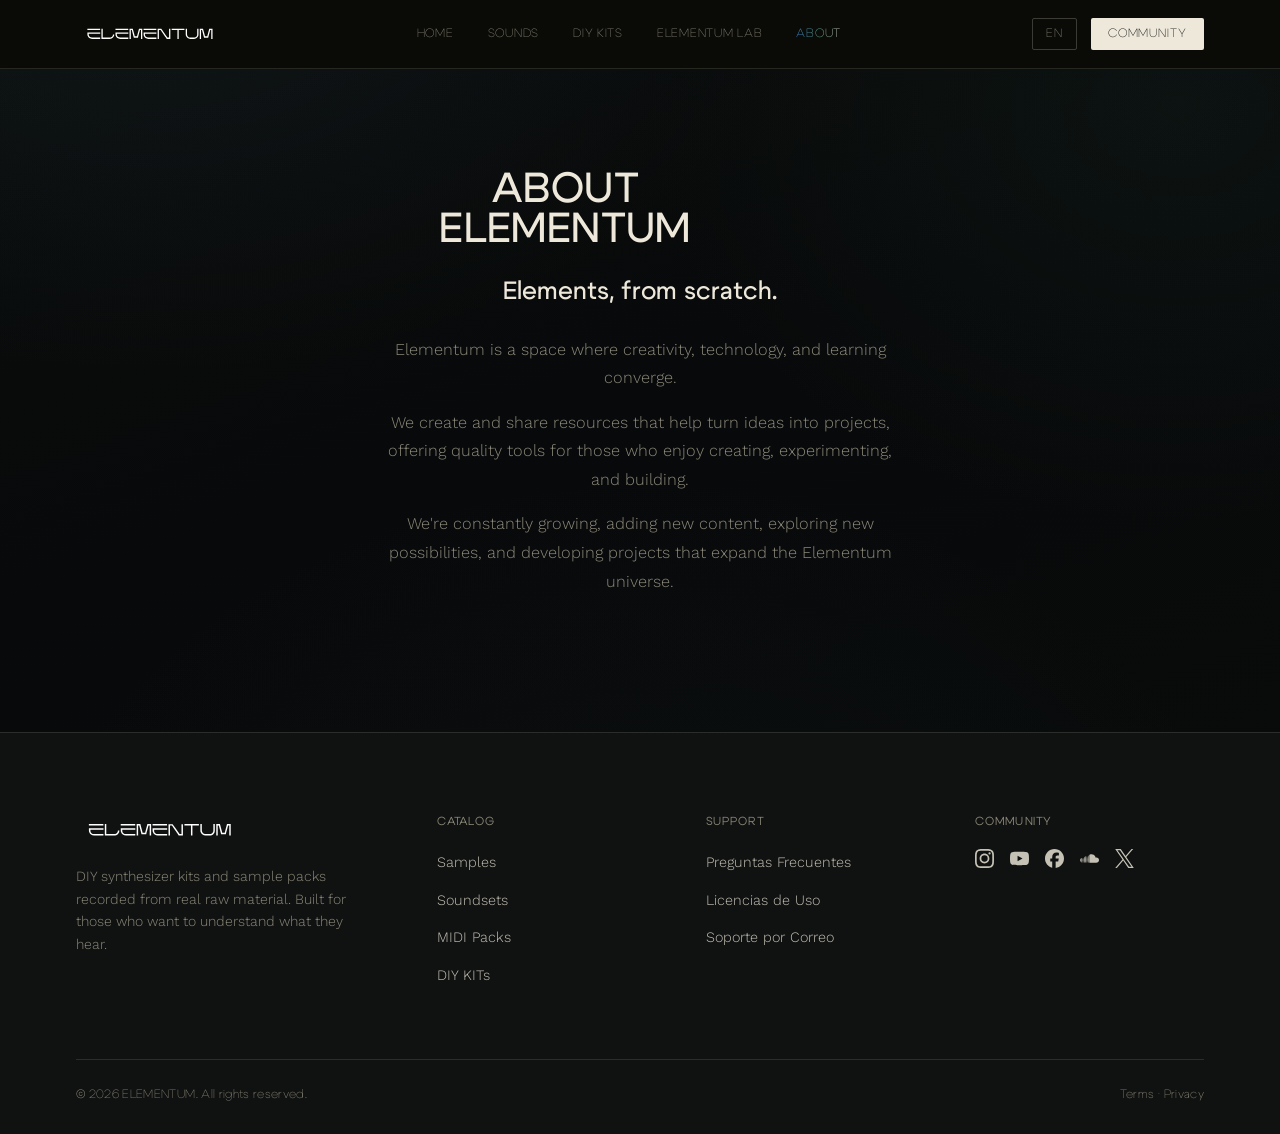
==== commit addabfb8: "Update meta tags and logo in acerca.html" ====
--- a/acerca.html
+++ b/acerca.html
@@ -4,9 +4,12 @@
 <meta charset="UTF-8">
 <meta name="viewport" content="width=device-width, initial-scale=1.0">
 <title>ELEMENTUM — Acerca</title>
-<meta name="description" content="Un pequeño laboratorio dedicado a instrumentos que puedes abrir, entender y reparar.">
+<meta name="description" content="ELEMENTUM fabrica kits DIY de sintetizadores,MIDI Controllers y sample packs, soundsets. Moldea tu propio sonido.">
+<meta name="robots" content="index, follow">
+<link rel="canonical" href="https://elementumaudio.com">
 <link rel="preconnect" href="https://fonts.googleapis.com">
 <link rel="preconnect" href="https://fonts.gstatic.com" crossorigin>
+<link rel="icon" type="image/png" href="/assets/favicon.png">
 <link href="https://fonts.googleapis.com/css2?family=Big+Shoulders+Display:wght@600;700;800;900&family=Work+Sans:wght@300;400;500;600&display=swap" rel="stylesheet">
 <link rel="stylesheet" href="style.css">
 </head>
@@ -24,7 +27,7 @@
 
 <header id="siteHeader" class="solid">
   <nav class="wrap">
-    <a href="index.html#top" class="logo"><span class="mark">Em</span>ELEMENTUM</a>
+    <a href="index.html#top" class="logo"><img src="assets/elementum-wordmark.svg" alt="ELEMENTUM" class="logo-svg"></a>
     <ul class="navlinks navlinks-mobile-hide" id="navLinksMobile">
       <li><a href="index.html" data-i18n="nav.home">Inicio</a></li>
       <li><a href="samples.html" data-i18n="nav.samples">Sounds</a></li>
@@ -81,7 +84,7 @@
   <div class="wrap">
     <div class="footer-grid">
       <div class="footer-brand">
-        <a href="index.html#top" class="logo"><span class="mark">Em</span>ELEMENTUM</a>
+        <a href="index.html#top" class="logo"><img src="assets/elementum-wordmark.svg" alt="ELEMENTUM" class="logo-svg"></a>
         <p data-i18n="footer.brand_desc">Kits DIY de sintetizadores y sample packs grabados desde materia prima real. Construido para quien quiere entender lo que suena.</p>
       </div>
       <div class="footer-col">
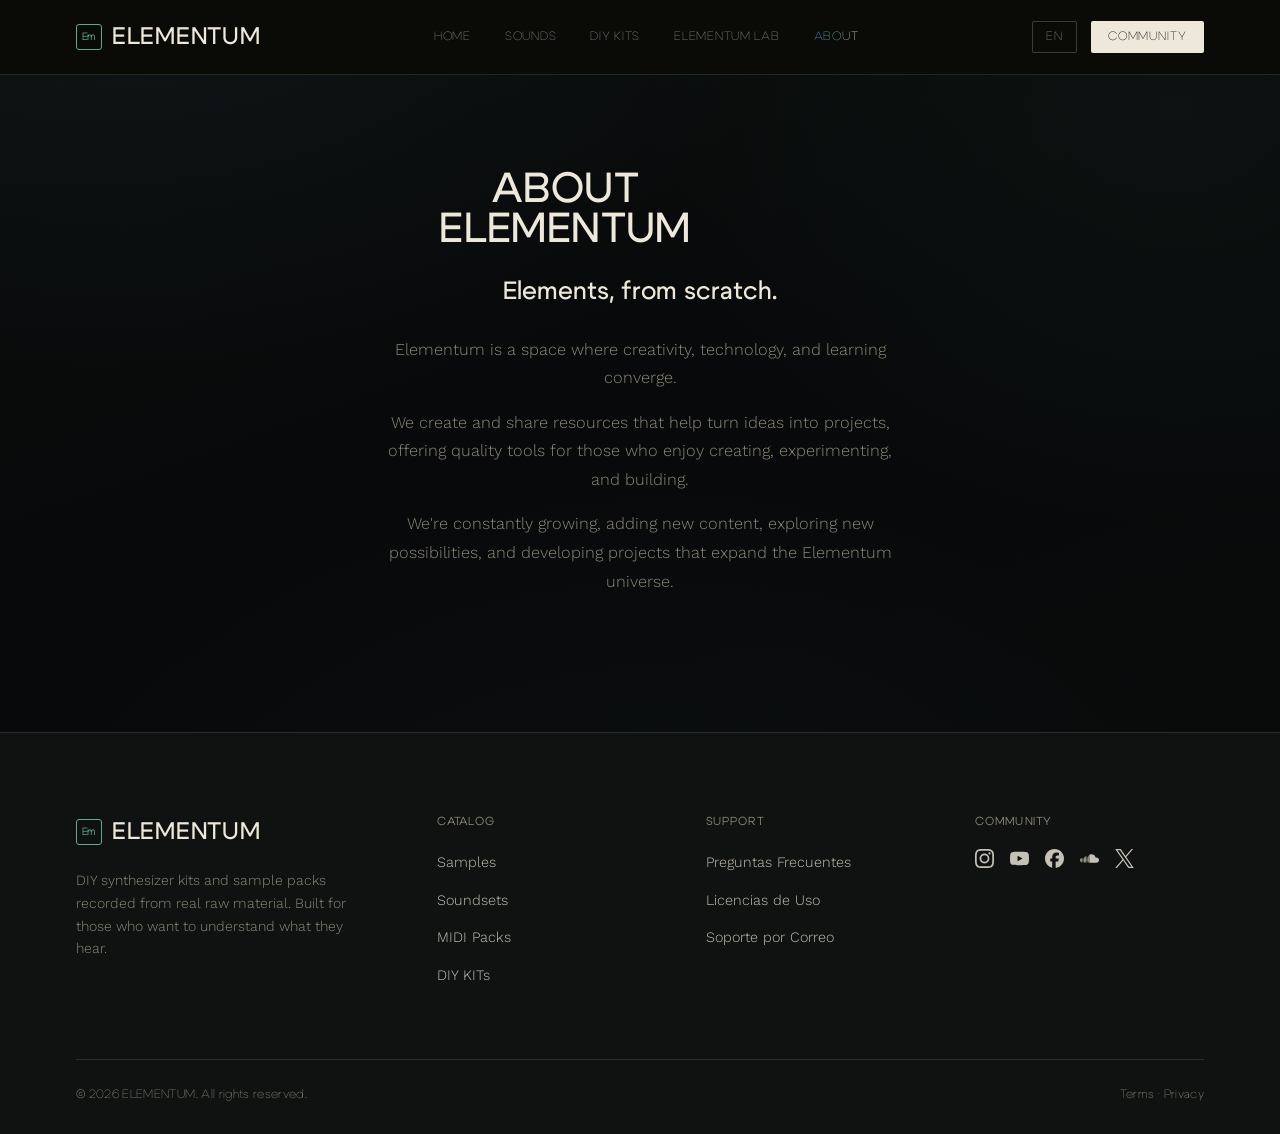
==== commit 04790a29: "Add files via upload" ====
--- a/acerca.html
+++ b/acerca.html
@@ -4,12 +4,9 @@
 <meta charset="UTF-8">
 <meta name="viewport" content="width=device-width, initial-scale=1.0">
 <title>ELEMENTUM — Acerca</title>
-<meta name="description" content="ELEMENTUM fabrica kits DIY de sintetizadores,MIDI Controllers y sample packs, soundsets. Moldea tu propio sonido.">
-<meta name="robots" content="index, follow">
-<link rel="canonical" href="https://elementumaudio.com">
+<meta name="description" content="Un pequeño laboratorio dedicado a instrumentos que puedes abrir, entender y reparar.">
 <link rel="preconnect" href="https://fonts.googleapis.com">
 <link rel="preconnect" href="https://fonts.gstatic.com" crossorigin>
-<link rel="icon" type="image/png" href="/assets/favicon.png">
 <link href="https://fonts.googleapis.com/css2?family=Big+Shoulders+Display:wght@600;700;800;900&family=Work+Sans:wght@300;400;500;600&display=swap" rel="stylesheet">
 <link rel="stylesheet" href="style.css">
 </head>
@@ -27,7 +24,7 @@
 
 <header id="siteHeader" class="solid">
   <nav class="wrap">
-    <a href="index.html#top" class="logo"><img src="assets/elementum-wordmark.svg" alt="ELEMENTUM" class="logo-svg"></a>
+    <a href="index.html#top" class="logo"><span class="mark">Em</span>ELEMENTUM</a>
     <ul class="navlinks navlinks-mobile-hide" id="navLinksMobile">
       <li><a href="index.html" data-i18n="nav.home">Inicio</a></li>
       <li><a href="samples.html" data-i18n="nav.samples">Sounds</a></li>
@@ -70,7 +67,7 @@
 
   <section class="simple-page">
     <div class="wrap">
-      <h1 data-i18n="acerca.title">Acerca de Elementum</h1>
+      <h1 data-i18n="acerca.title">Acerca</h1>
       <p class="tagline" data-i18n="acerca.tagline">Elementos, desde cero.</p>
       <p data-i18n="acerca.p1">Elementum es un espacio donde la creatividad, la tecnología y el aprendizaje convergen.</p>
       <p data-i18n="acerca.p2">Creamos y compartimos recursos que ayudan a transformar ideas en proyectos, ofreciendo herramientas de calidad para quienes disfrutan crear, experimentar y construir.</p>
@@ -84,7 +81,7 @@
   <div class="wrap">
     <div class="footer-grid">
       <div class="footer-brand">
-        <a href="index.html#top" class="logo"><img src="assets/elementum-wordmark.svg" alt="ELEMENTUM" class="logo-svg"></a>
+        <a href="index.html#top" class="logo"><span class="mark">Em</span>ELEMENTUM</a>
         <p data-i18n="footer.brand_desc">Kits DIY de sintetizadores y sample packs grabados desde materia prima real. Construido para quien quiere entender lo que suena.</p>
       </div>
       <div class="footer-col">
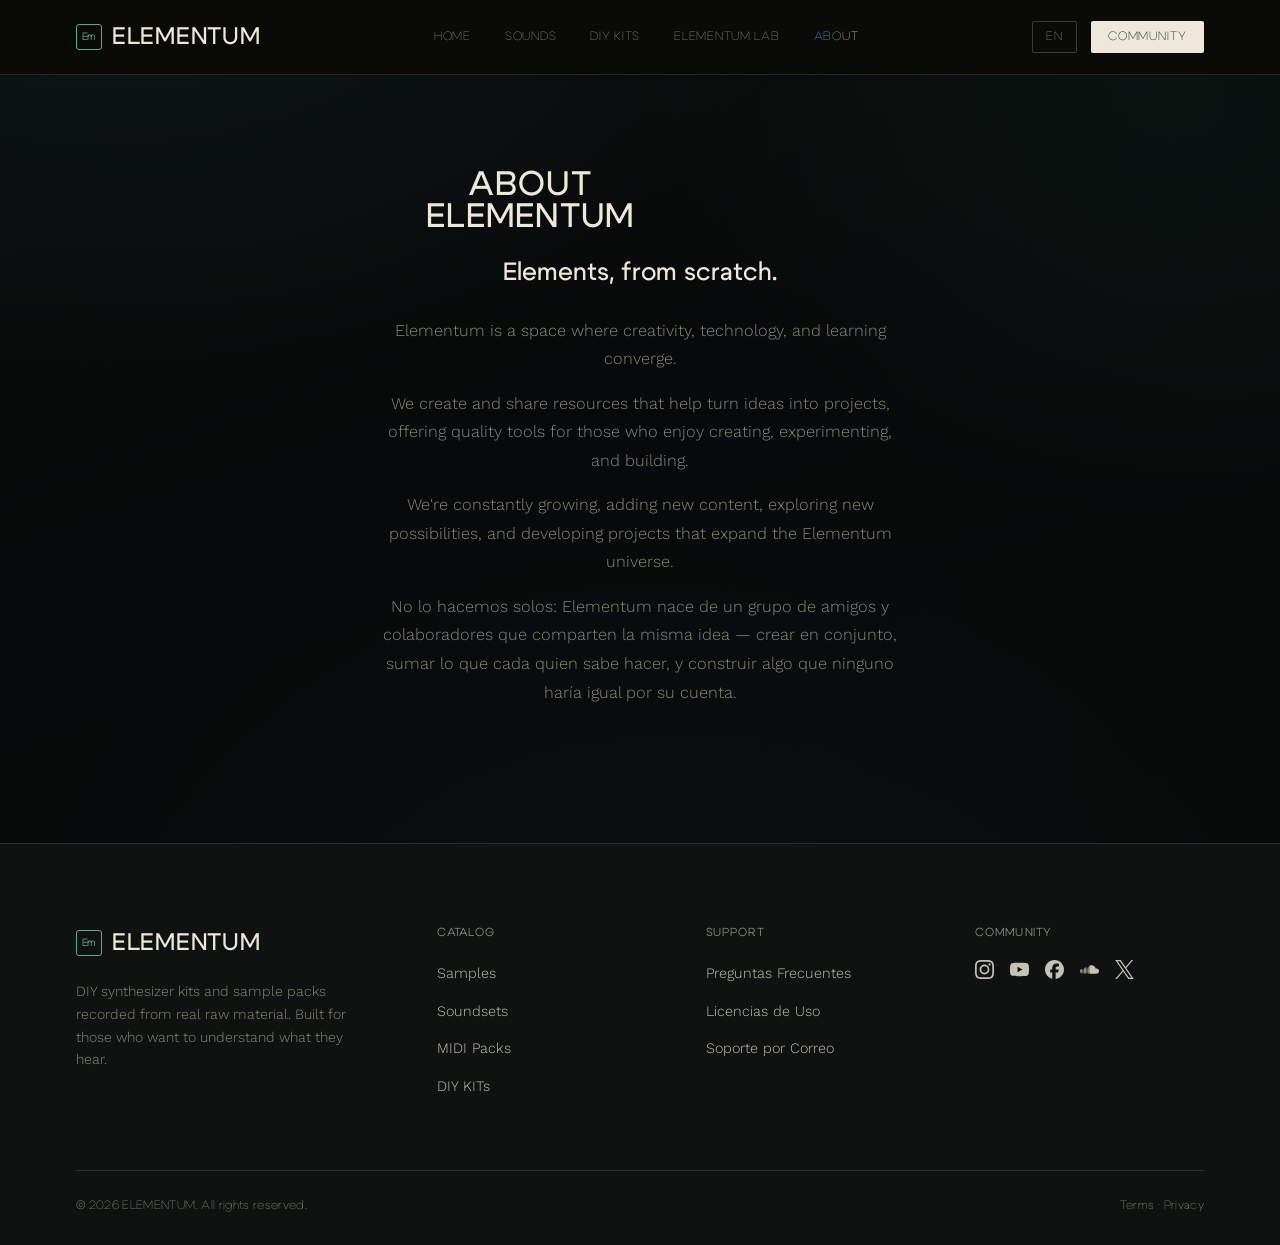
==== commit 7dbadd35: "Add files via upload" ====
--- a/acerca.html
+++ b/acerca.html
@@ -72,6 +72,7 @@
       <p data-i18n="acerca.p1">Elementum es un espacio donde la creatividad, la tecnología y el aprendizaje convergen.</p>
       <p data-i18n="acerca.p2">Creamos y compartimos recursos que ayudan a transformar ideas en proyectos, ofreciendo herramientas de calidad para quienes disfrutan crear, experimentar y construir.</p>
       <p data-i18n="acerca.p3">Estamos creciendo constantemente, incorporando nuevos contenidos, explorando nuevas posibilidades y desarrollando proyectos que amplían el universo de Elementum.</p>
+      <p data-i18n="acerca.p4">No lo hacemos solos: Elementum nace de un grupo de amigos y colaboradores que comparten la misma idea — crear en conjunto, sumar lo que cada quien sabe hacer, y construir algo que ninguno haría igual por su cuenta.</p>
     </div>
   </section>
 
--- a/style.css
+++ b/style.css
@@ -106,7 +106,8 @@
   .simple-page .wrap{ max-width:640px; }
   .simple-page .lab-logo{ max-width:520px; width:80%; margin:0 auto 44px; }
   .simple-page h1{
-    font-family:var(--display); font-size:clamp(1.8rem,4vw,2.6rem); margin-bottom:26px;
+    font-family:var(--display); font-weight:700; font-size:clamp(1.5rem,3.2vw,2.1rem);
+    text-transform:uppercase; letter-spacing:0.03em; margin-bottom:22px;
   }
   .simple-page .tagline{
     font-family:var(--display); font-weight:600; text-transform:none;
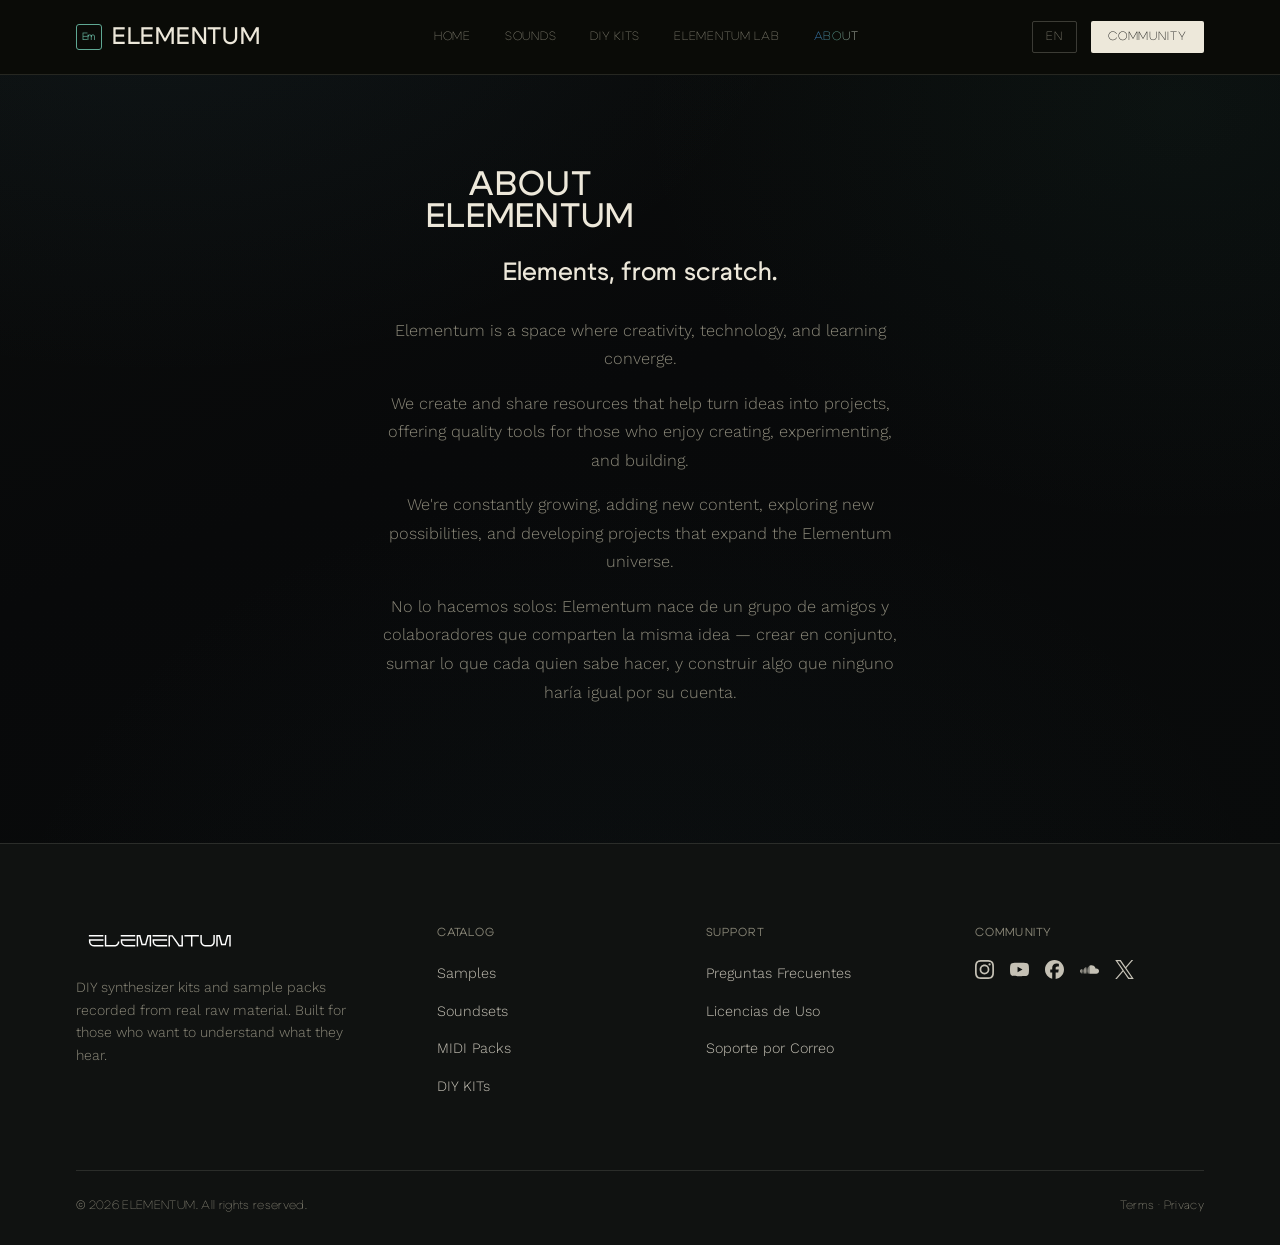
==== commit 70d03bee: "Update meta tags and footer logo in acerca.html" ====
--- a/acerca.html
+++ b/acerca.html
@@ -3,10 +3,13 @@
 <head>
 <meta charset="UTF-8">
 <meta name="viewport" content="width=device-width, initial-scale=1.0">
-<title>ELEMENTUM — Acerca</title>
-<meta name="description" content="Un pequeño laboratorio dedicado a instrumentos que puedes abrir, entender y reparar.">
+<title>ELEMENTUM</title>
+<meta name="description" content="ELEMENTUM fabrica kits DIY de sintetizadores,MIDI Controllers y sample packs, soundsets. Moldea tu propio sonido.">
+<meta name="robots" content="index, follow">
+<link rel="canonical" href="https://elementumaudio.com">
 <link rel="preconnect" href="https://fonts.googleapis.com">
 <link rel="preconnect" href="https://fonts.gstatic.com" crossorigin>
+<link rel="icon" type="image/png" href="/assets/favicon.png">
 <link href="https://fonts.googleapis.com/css2?family=Big+Shoulders+Display:wght@600;700;800;900&family=Work+Sans:wght@300;400;500;600&display=swap" rel="stylesheet">
 <link rel="stylesheet" href="style.css">
 </head>
@@ -82,7 +85,7 @@
   <div class="wrap">
     <div class="footer-grid">
       <div class="footer-brand">
-        <a href="index.html#top" class="logo"><span class="mark">Em</span>ELEMENTUM</a>
+        <a href="index.html#top" class="logo"><img src="assets/elementum-wordmark.svg" alt="ELEMENTUM" class="logo-svg"></a>
         <p data-i18n="footer.brand_desc">Kits DIY de sintetizadores y sample packs grabados desde materia prima real. Construido para quien quiere entender lo que suena.</p>
       </div>
       <div class="footer-col">
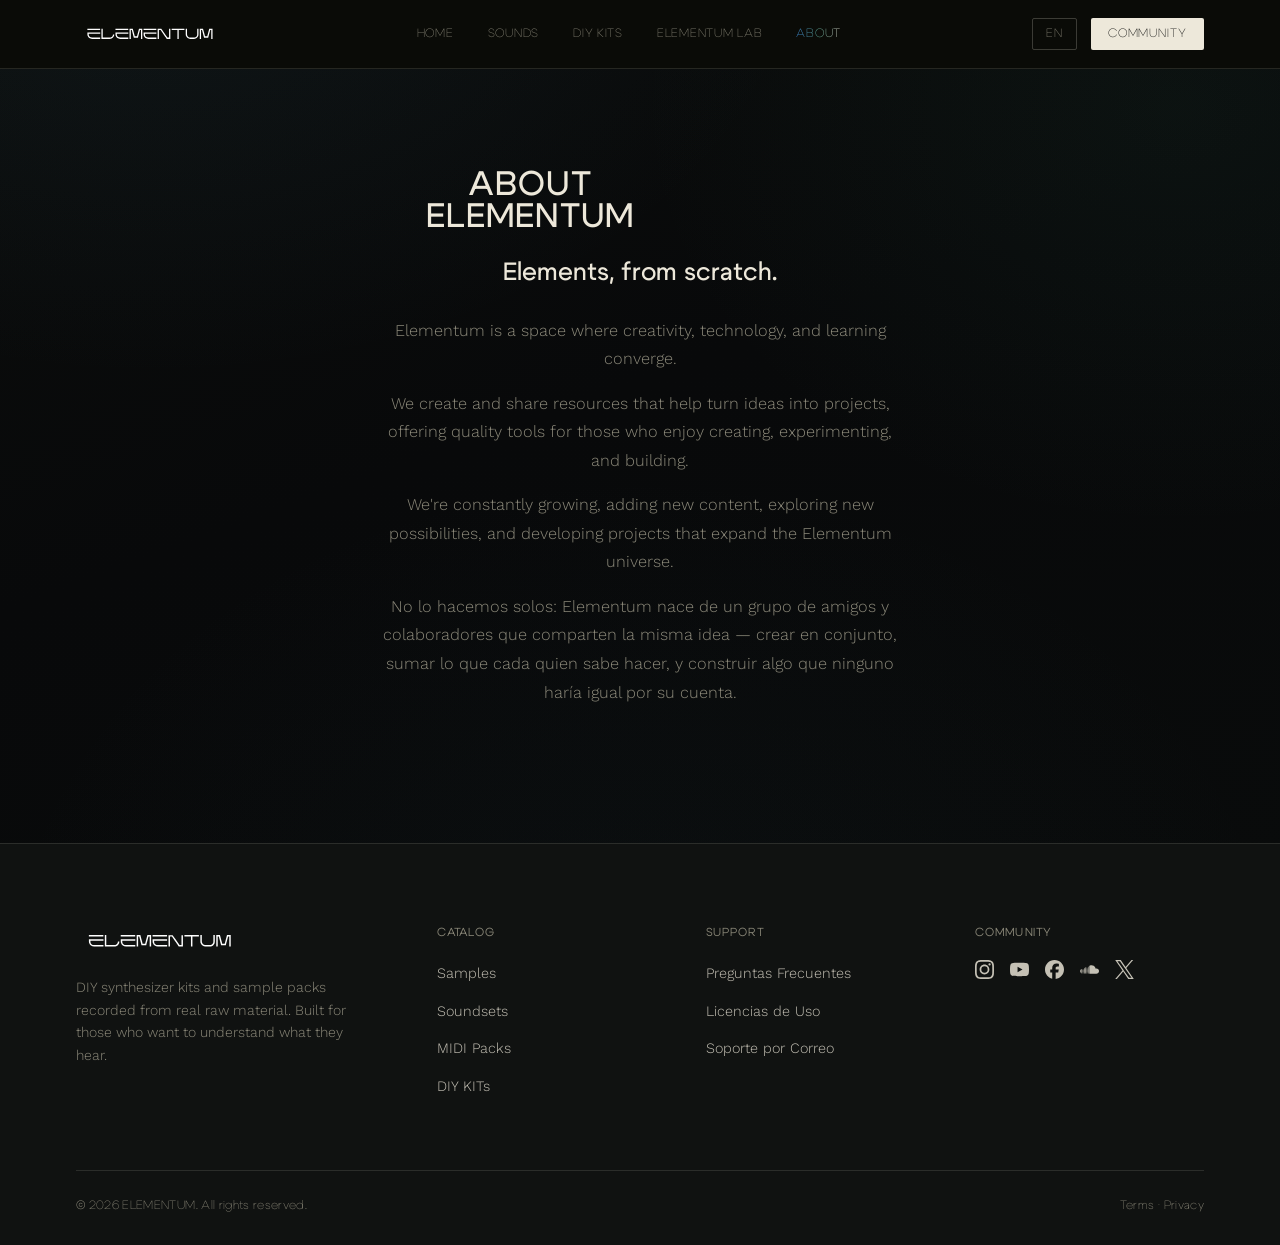
==== commit de0cc3d0: "Replace logo text with SVG image in header" ====
--- a/acerca.html
+++ b/acerca.html
@@ -27,7 +27,7 @@
 
 <header id="siteHeader" class="solid">
   <nav class="wrap">
-    <a href="index.html#top" class="logo"><span class="mark">Em</span>ELEMENTUM</a>
+    <a href="index.html#top" class="logo"><img src="assets/elementum-wordmark.svg" alt="ELEMENTUM" class="logo-svg"></a>
     <ul class="navlinks navlinks-mobile-hide" id="navLinksMobile">
       <li><a href="index.html" data-i18n="nav.home">Inicio</a></li>
       <li><a href="samples.html" data-i18n="nav.samples">Sounds</a></li>
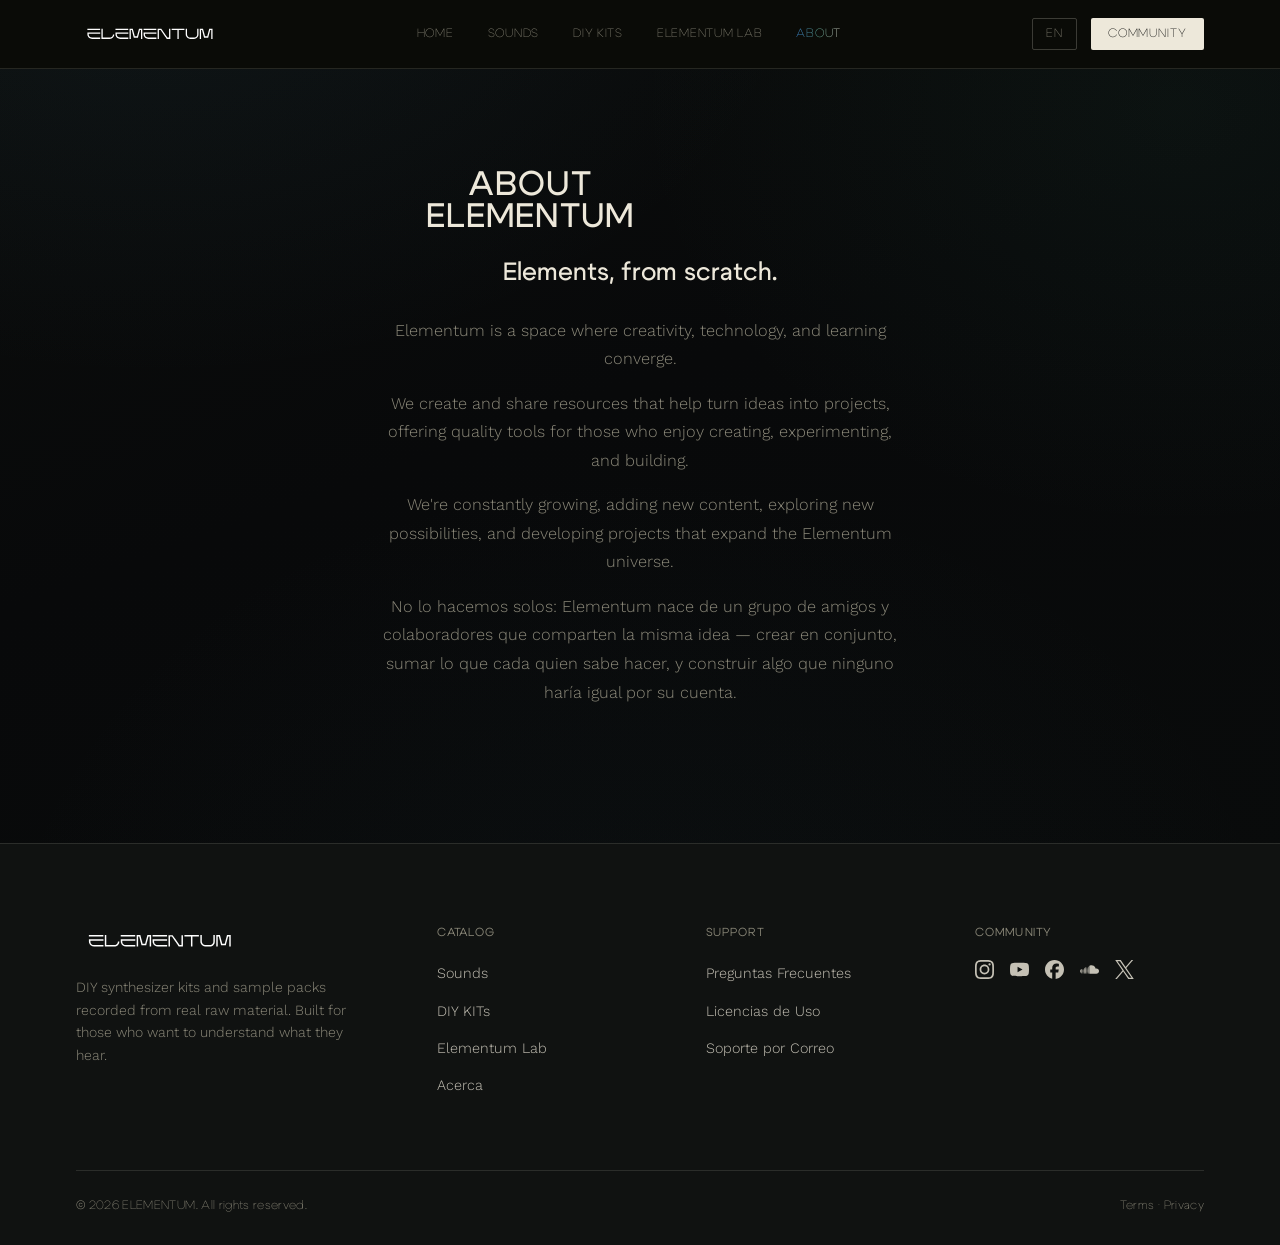
==== commit 78c03ea0: "Update footer links in acerca.html" ====
--- a/acerca.html
+++ b/acerca.html
@@ -91,13 +91,13 @@
       <div class="footer-col">
         <h4 data-i18n="footer.col_catalog">Catálogo</h4>
         <ul>
-          <li><a href="samples.html" data-i18n="footer.catalog_samples">Samples</a></li>
-          <li><a href="soundsets.html" data-i18n="footer.catalog_soundsets">Soundsets</a></li>
-          <li><a href="samples.html" data-i18n="footer.catalog_midi">MIDI Packs</a></li>
+          <li><a href="samples.html" data-i18n="footer.catalog_samples">Sounds</a></li>
           <li class="footer-diy" tabindex="0">
             <span data-i18n="nav.diy">DIY KITs</span>
             <span class="diy-tooltip diy-tooltip-up" data-i18n="nav.coming_soon">¡Coming Soon!</span>
           </li>
+          <li><a href="soundsets.html" data-i18n="footer.catalog_soundsets">Elementum Lab</a></li>
+          <li><a href="acerca.html" data-i18n="footer.catalog_midi">Acerca</a></li>
         </ul>
       </div>
       <div class="footer-col">
